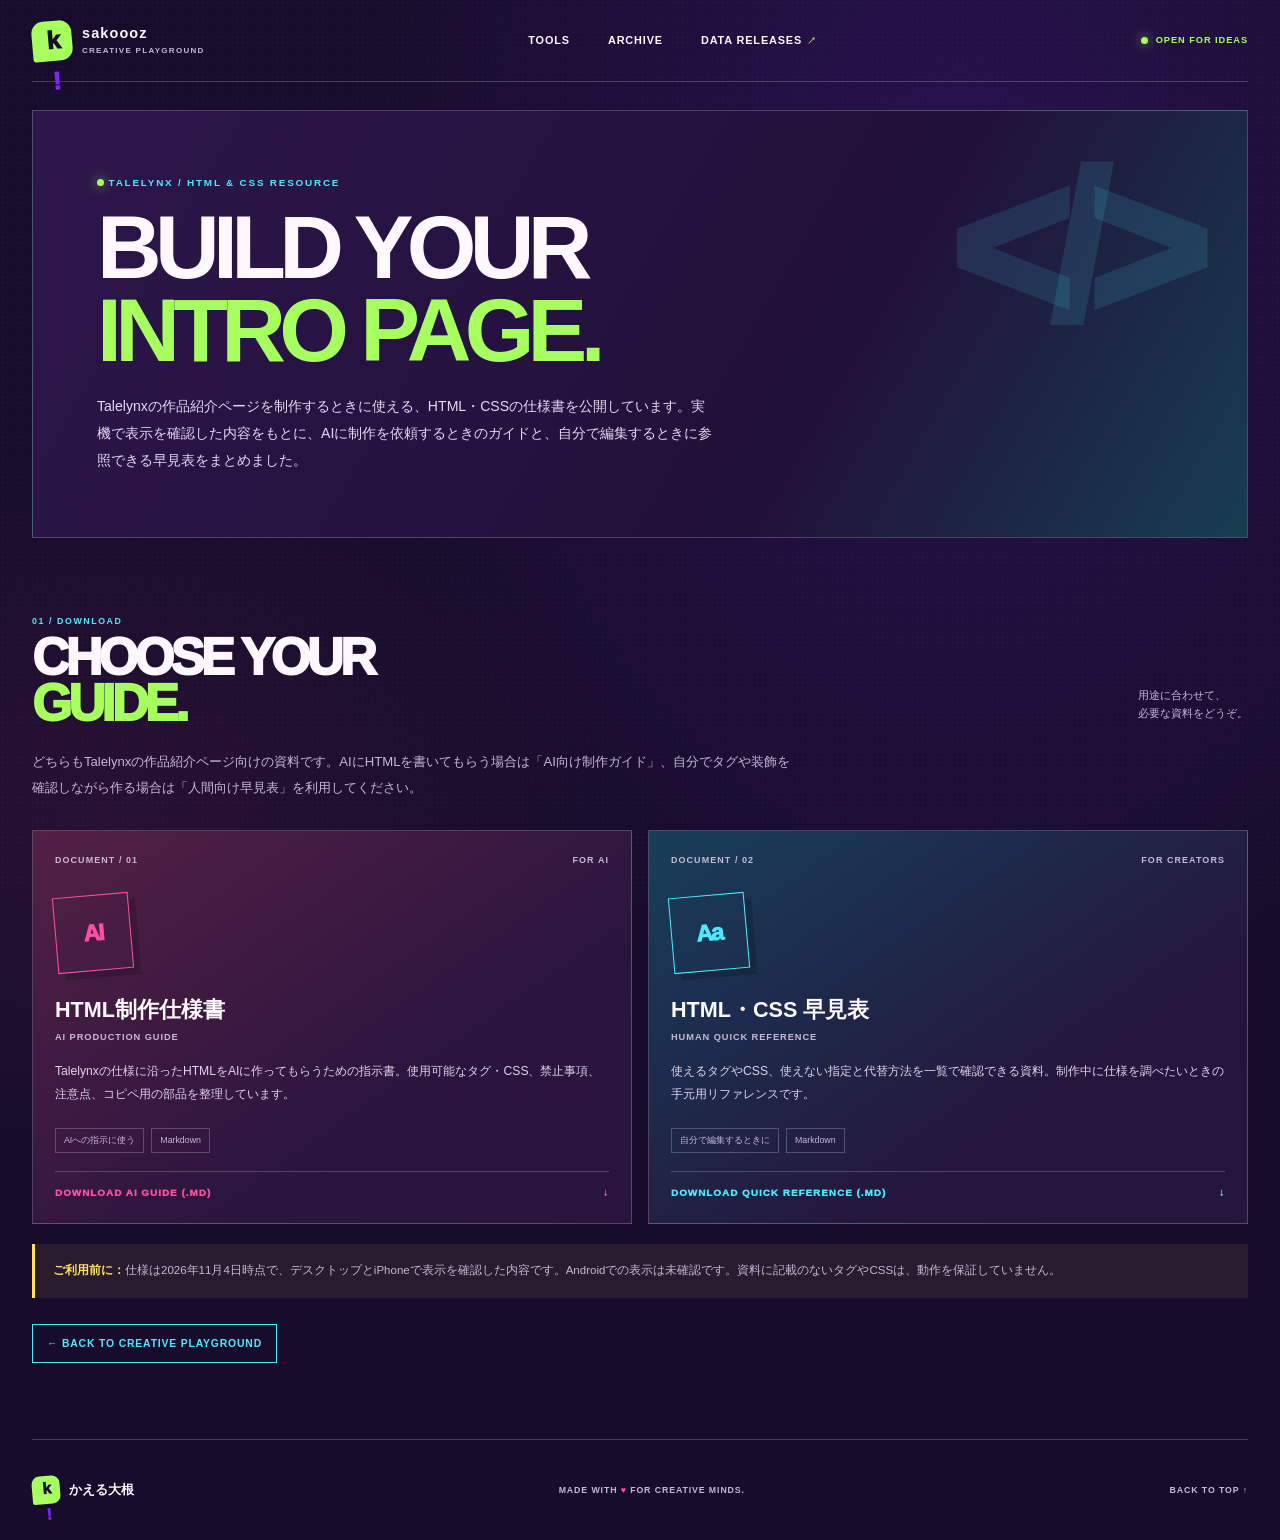
==== html_guide/index.html @ 3a6ac49a "Add files via upload" ====
<!doctype html>
<html lang="ja">
<head>
  <meta charset="utf-8">
  <meta name="viewport" content="width=device-width, initial-scale=1">
  <meta name="theme-color" content="#170c2b">
  <meta name="description" content="Talelynxの作品紹介ページを作るためのHTML・CSS仕様書。AI向け制作ガイドと、人間向け早見表を配布しています。">
  <title>TALELYNX HTML GUIDE | sakoooz</title>
  <link rel="icon" href="../assets/favicon.png" type="image/png">
  <link rel="stylesheet" href="../style.css">
  <style>
    .guide-hero { margin: 28px 0 0; padding: clamp(28px, 6vw, 64px); border: 1px solid var(--line); background: linear-gradient(120deg, #2d164b, #211039 65%, #173e50); position: relative; overflow: hidden; }
    .guide-hero::after { content: "</>"; position: absolute; right: 5%; top: 8%; color: rgba(77,234,255,.12); font-size: clamp(5rem, 17vw, 13rem); font-weight: 1000; letter-spacing: -.1em; line-height: 1; }
    .guide-hero-content { position: relative; z-index: 1; max-width: 720px; }
    .guide-kicker { margin: 0 0 15px; color: var(--cyan); font-size: .62rem; font-weight: 900; letter-spacing: .18em; }
    .guide-hero h1 { margin: 0; font-size: clamp(2.6rem, 7vw, 6rem); line-height: .92; letter-spacing: -.075em; }
    .guide-hero h1 span { color: var(--lime); }
    .guide-lead { max-width: 620px; margin: 22px 0 0; color: #e5d9f2; font-size: .88rem; line-height: 1.9; }
    .guide-section { padding: clamp(48px, 7vw, 76px) 0; border-bottom: 1px solid var(--line); }
    .guide-section .section-heading { margin-bottom: 22px; }
    .guide-intro { max-width: 760px; color: var(--muted); font-size: .82rem; line-height: 2; }
    .guide-cards { display: grid; grid-template-columns: repeat(2, minmax(0, 1fr)); gap: 16px; margin-top: 28px; }
    .guide-card { --guide-color: var(--lime); display: flex; min-width: 0; flex-direction: column; padding: 22px; border: 1px solid var(--line); background: linear-gradient(145deg, #2d4b3b, #24153d 68%); text-decoration: none; transition: transform .2s ease, border-color .2s ease; }
    .guide-card:hover { transform: translateY(-5px); border-color: var(--guide-color); }
    .guide-card.ai { --guide-color: var(--pink); background: linear-gradient(145deg, #542044, #28143e 68%); }
    .guide-card.human { --guide-color: var(--cyan); background: linear-gradient(145deg, #173f59, #24153d 68%); }
    .guide-card-top { display: flex; justify-content: space-between; gap: 12px; color: var(--muted); font-size: .56rem; font-weight: 900; letter-spacing: .12em; }
    .guide-card-mark { display: grid; place-items: center; width: 76px; height: 76px; margin: 28px 0 24px; border: 1px solid var(--guide-color); color: var(--guide-color); font-size: 1.45rem; font-weight: 1000; letter-spacing: -.08em; box-shadow: 7px 7px 0 rgba(0,0,0,.18); transform: rotate(-5deg); }
    .guide-card h3 { margin: 0; font-size: 1.35rem; line-height: 1.4; }
    .guide-card-en { margin: 4px 0 0; color: var(--muted); font-size: .58rem; font-weight: 900; letter-spacing: .1em; }
    .guide-card-desc { flex: 1; margin: 15px 0 22px; color: #e0d4e9; font-size: .76rem; line-height: 1.9; }
    .guide-card-meta { display: flex; flex-wrap: wrap; gap: 7px; margin-bottom: 18px; }
    .guide-chip { padding: 4px 8px; border: 1px solid rgba(255,255,255,.22); color: var(--muted); font-size: .55rem; }
    .guide-download { display: flex; align-items: center; justify-content: space-between; gap: 12px; padding-top: 13px; border-top: 1px solid var(--line); color: var(--guide-color); font-size: .62rem; font-weight: 1000; letter-spacing: .1em; }
    .guide-note { margin-top: 20px; padding: 16px 18px; border-left: 3px solid var(--yellow); background: rgba(255,228,91,.07); color: var(--muted); font-size: .72rem; line-height: 1.9; }
    .guide-note strong { color: var(--yellow); }
    .guide-back { display: inline-flex; align-items: center; gap: 12px; margin-top: 26px; padding: 10px 14px; border: 1px solid var(--cyan); color: var(--cyan); text-decoration: none; font-size: .65rem; font-weight: 900; letter-spacing: .08em; }
    .guide-back:hover { color: var(--bg); background: var(--cyan); }
    @media (max-width: 620px) {
      .guide-hero { margin-top: 14px; padding: 28px 20px; }
      .guide-hero h1 { font-size: clamp(2.5rem, 13vw, 4.2rem); }
      .guide-lead { font-size: .78rem; }
      .guide-cards { grid-template-columns: 1fr; gap: 12px; }
      .guide-card { padding: 18px; }
      .guide-card-mark { width: 64px; height: 64px; margin: 22px 0 20px; }
    }
  </style>
  <meta property="og:title" content="TALELYNX HTML GUIDE | sakoooz">
  <meta property="og:description" content="Talelynx作品紹介ページのHTML・CSS制作仕様書を配布しています。">
  <meta property="og:type" content="website">
  <meta property="og:url" content="https://sakoooz.github.io/html_guide/index.html">
  <meta property="og:site_name" content="sakoooz | CREATIVE PLAYGROUND">
</head>
<body>
  <a class="skip-link" href="../index.html#main">メインコンテンツへ</a>
  <div class="page-noise" aria-hidden="true"></div>
  <header class="site-header">
    <a class="brand" href="../index.html" aria-label="sakoooz トップページ">
      <span class="brand-icon" aria-hidden="true">k<span>!</span></span>
      <span class="brand-name">sakoooz<small>CREATIVE PLAYGROUND</small></span>
    </a>
    <nav class="top-nav" aria-label="メインナビゲーション">
      <a href="../index.html#tools">TOOLS</a>
      <a href="../index.html#library">ARCHIVE</a>
      <a href="../releases.html">DATA RELEASES<span>↗</span></a>
    </nav>
    <span class="header-status"><i></i> OPEN FOR IDEAS</span>
  </header>

  <main id="main">
    <section class="guide-hero">
      <div class="guide-hero-content">
        <p class="guide-kicker"><span class="live-dot"></span> TALELYNX / HTML &amp; CSS RESOURCE</p>
        <h1>BUILD YOUR<br><span>INTRO PAGE.</span></h1>
        <p class="guide-lead">Talelynxの作品紹介ページを制作するときに使える、HTML・CSSの仕様書を公開しています。実機で表示を確認した内容をもとに、AIに制作を依頼するときのガイドと、自分で編集するときに参照できる早見表をまとめました。</p>
      </div>
    </section>

    <section class="guide-section">
      <div class="section-heading">
        <div class="heading-title">
          <span class="section-number">01 / DOWNLOAD</span>
          <h2>CHOOSE YOUR<br><span>GUIDE.</span></h2>
        </div>
        <p>用途に合わせて、<br>必要な資料をどうぞ。</p>
      </div>
      <p class="guide-intro">どちらもTalelynxの作品紹介ページ向けの資料です。AIにHTMLを書いてもらう場合は「AI向け制作ガイド」、自分でタグや装飾を確認しながら作る場合は「人間向け早見表」を利用してください。</p>

      <div class="guide-cards">
        <a class="guide-card ai" href="./Talelynx_HTML制作仕様書_AI用.md" download>
          <span class="guide-card-top"><span>DOCUMENT / 01</span><span>FOR AI</span></span>
          <span class="guide-card-mark" aria-hidden="true">AI</span>
          <h3>HTML制作仕様書</h3>
          <p class="guide-card-en">AI PRODUCTION GUIDE</p>
          <p class="guide-card-desc">Talelynxの仕様に沿ったHTMLをAIに作ってもらうための指示書。使用可能なタグ・CSS、禁止事項、注意点、コピペ用の部品を整理しています。</p>
          <span class="guide-card-meta"><span class="guide-chip">AIへの指示に使う</span><span class="guide-chip">Markdown</span></span>
          <span class="guide-download"><span>DOWNLOAD AI GUIDE (.MD)</span><span>↓</span></span>
        </a>

        <a class="guide-card human" href="./Talelynx_HTML_CSS早見表.md" download>
          <span class="guide-card-top"><span>DOCUMENT / 02</span><span>FOR CREATORS</span></span>
          <span class="guide-card-mark" aria-hidden="true">Aa</span>
          <h3>HTML・CSS 早見表</h3>
          <p class="guide-card-en">HUMAN QUICK REFERENCE</p>
          <p class="guide-card-desc">使えるタグやCSS、使えない指定と代替方法を一覧で確認できる資料。制作中に仕様を調べたいときの手元用リファレンスです。</p>
          <span class="guide-card-meta"><span class="guide-chip">自分で編集するときに</span><span class="guide-chip">Markdown</span></span>
          <span class="guide-download"><span>DOWNLOAD QUICK REFERENCE (.MD)</span><span>↓</span></span>
        </a>
      </div>

      <div class="guide-note"><strong>ご利用前に：</strong>仕様は2026年11月4日時点で、デスクトップとiPhoneで表示を確認した内容です。Androidでの表示は未確認です。資料に記載のないタグやCSSは、動作を保証していません。</div>
      <a class="guide-back" href="../index.html">← BACK TO CREATIVE PLAYGROUND</a>
    </section>
  </main>

  <footer class="site-footer">
    <a class="footer-brand" href="../index.html"><span class="brand-icon">k<span>!</span></span> かえる大根</a>
    <p>MADE WITH <span>♥</span> FOR CREATIVE MINDS.</p>
    <a href="./index.html" class="back-to-top">BACK TO TOP ↑</a>
  </footer>
</body>
</html>
---- style.css ----
@charset "UTF-8";

:root {
  color-scheme: dark;
  --bg: #170c2b;
  --bg2: #21103b;
  --panel: #25153d;
  --panel2: #2d1a49;
  --text: #fff9ff;
  --muted: #c7b8d6;
  --line: rgba(255, 249, 255, .2);
  --lime: #a6ff5f;
  --pink: #ff4fa2;
  --cyan: #4deaff;
  --yellow: #ffe45b;
  --purple: #a78bfa;
  --font: "Arial Rounded MT Bold", "Avenir Next", "Hiragino Kaku Gothic ProN", "Yu Gothic", sans-serif;
}

* { box-sizing: border-box; }
html { scroll-behavior: smooth; scroll-padding-top: 90px; }
body {
  margin: 0;
  color: var(--text);
  background:
    radial-gradient(ellipse at 75% 13%, rgba(124, 45, 255, .17), transparent 38rem),
    radial-gradient(ellipse at 8% 52%, rgba(255, 79, 162, .07), transparent 32rem),
    var(--bg);
  font-family: var(--font);
  line-height: 1.65;
  -webkit-font-smoothing: antialiased;
  overflow-x: hidden;
}
a { color: inherit; }
a:focus-visible { outline: 3px solid var(--cyan); outline-offset: 4px; }
.page-noise {
  position: fixed; inset: 0; z-index: -1; pointer-events: none; opacity: .12;
  background-image: radial-gradient(rgba(255,255,255,.35) .55px, transparent .55px);
  background-size: 5px 5px;
}
.skip-link { position: absolute; top: -100px; left: 12px; z-index: 50; padding: 8px 12px; color: var(--bg); background: white; }
.skip-link:focus { top: 12px; }

.site-header {
  width: min(1280px, calc(100% - 64px)); min-height: 82px; margin: auto;
  display: flex; align-items: center; justify-content: space-between; gap: 22px;
  border-bottom: 1px solid var(--line);
}
.brand { display: flex; align-items: center; gap: 10px; text-decoration: none; flex-shrink: 0; }
.brand-icon {
  display: grid; place-items: center; width: 40px; height: 40px;
  border-radius: 12px 12px 12px 3px; color: var(--bg); background: var(--lime);
  font-size: 1.55rem; font-weight: 1000; letter-spacing: -.12em; transform: rotate(-5deg);
}
.brand-icon span { color: #7c25ff; }
.brand-name { font-size: .9rem; font-weight: 900; letter-spacing: .08em; line-height: 1.2; }
.brand-name small { display: block; margin-top: 4px; color: var(--muted); font-size: .5rem; letter-spacing: .16em; }
.top-nav { display: flex; align-items: center; gap: clamp(15px, 3vw, 38px); }
.top-nav a { text-decoration: none; font-size: .68rem; font-weight: 900; letter-spacing: .08em; }
.top-nav a span { margin-left: 5px; color: var(--lime); font-size: .56rem; }
.top-nav a:hover { color: var(--lime); }
.header-status { display: flex; align-items: center; gap: 8px; color: var(--lime); font-size: .58rem; font-weight: 900; letter-spacing: .1em; white-space: nowrap; }
.header-status i, .live-dot { width: 7px; height: 7px; display: inline-block; border-radius: 50%; background: var(--lime); box-shadow: 0 0 12px rgba(166,255,95,.8); }

main { width: min(1280px, calc(100% - 64px)); margin: 0 auto; }
.character-banner {
  min-height: clamp(330px, 43vw, 510px); position: relative; isolation: isolate; overflow: hidden;
  margin-top: 22px; padding: clamp(28px, 5vw, 66px);
  border: 1px solid rgba(255,255,255,.2);
  background: linear-gradient(115deg, #251044 0%, #36106a 50%, #4b1976 100%);
}
.banner-grid {
  position: absolute; inset: 0; z-index: -2; opacity: .28;
  background-image: linear-gradient(rgba(255,255,255,.13) 1px, transparent 1px), linear-gradient(90deg, rgba(255,255,255,.13) 1px, transparent 1px);
  background-size: 36px 36px; mask-image: linear-gradient(90deg, black, transparent 90%);
}
.banner-sun {
  position: absolute; z-index: -1; right: 15%; top: 50%; width: clamp(220px, 35vw, 420px); aspect-ratio: 1;
  border-radius: 50%; transform: translateY(-50%);
  background: linear-gradient(140deg, var(--pink), #782aff 70%);
  box-shadow: 0 0 75px rgba(255,79,162,.23);
}
.banner-content { position: relative; z-index: 3; max-width: 660px; }
.micro-label { display: flex; align-items: center; gap: 9px; margin: 0 0 22px; color: var(--cyan); font-size: .64rem; font-weight: 900; letter-spacing: .18em; }
.character-banner h1 { margin: 0; font-size: clamp(2.9rem, 8vw, 7.2rem); font-weight: 1000; letter-spacing: -.075em; line-height: .86; }
.character-banner h1 span { color: var(--lime); }
.character-banner h1 b { display: inline-block; margin-left: 12px; color: var(--pink); font-size: .45em; vertical-align: top; transform: rotate(12deg); }
.banner-bottom { display: flex; align-items: end; justify-content: space-between; gap: 25px; max-width: 480px; margin-top: 30px; }
.banner-bottom p { margin: 0; color: #e5d9f2; font-size: .84rem; }
.coming-soon { padding: 9px 14px; border: 1px solid var(--lime); color: var(--lime); font-size: .65rem; font-weight: 1000; letter-spacing: .12em; line-height: 1.25; transform: rotate(-4deg); }
.coming-soon span { margin-left: 6px; }
.character-visual { position: absolute; inset: 0; pointer-events: none; }
.visual-ring { position: absolute; right: 12%; top: 50%; width: clamp(230px, 33vw, 405px); aspect-ratio: 1; border: 1px solid rgba(255,255,255,.35); border-radius: 50%; transform: translateY(-50%); }
.visual-ring::before, .visual-ring::after { content: ""; position: absolute; inset: 14%; border: 1px dashed rgba(255,255,255,.28); border-radius: 50%; }
.visual-ring::after { inset: 28%; border-style: solid; }
.visual-label { position: absolute; color: rgba(255,255,255,.76); font-size: .54rem; font-weight: 900; letter-spacing: .13em; line-height: 1.4; }
.label-one { right: 7%; top: 20%; }
.label-two { right: 11%; bottom: 17%; padding: 5px 8px; color: var(--bg); background: var(--yellow); transform: rotate(8deg); }
.visual-cross { position: absolute; right: 26%; top: 18%; color: var(--cyan); font-size: 2rem; font-weight: 300; }
.banner-edge { position: absolute; left: 0; right: 0; bottom: 0; padding: 7px 0; overflow: hidden; white-space: nowrap; color: var(--bg); background: var(--lime); font-size: .57rem; font-weight: 1000; letter-spacing: .23em; }

.intro { position: relative; padding: clamp(65px, 9vw, 110px) 0 clamp(60px, 8vw, 92px); border-bottom: 1px solid var(--line); }
.intro-top { display: flex; justify-content: space-between; max-width: 720px; color: var(--cyan); font-size: .62rem; font-weight: 900; letter-spacing: .15em; }
.intro-top b { color: var(--pink); font-size: 1rem; }
.intro h2 { margin: 22px 0 18px; font-size: clamp(3.4rem, 9.5vw, 8rem); font-weight: 1000; letter-spacing: -.09em; line-height: .83; }
.intro h2 span { color: var(--pink); }
.intro h2 em { color: var(--lime); font-style: normal; }
.intro-bottom { display: flex; align-items: end; justify-content: space-between; gap: 25px; max-width: 760px; }
.intro-bottom p { margin: 12px 0 0; color: var(--muted); font-size: .85rem; }
.jump-link { display: inline-flex; align-items: center; gap: 22px; padding: 10px 14px; border: 1px solid var(--cyan); color: var(--cyan); text-decoration: none; font-size: .65rem; font-weight: 900; letter-spacing: .1em; white-space: nowrap; }
.jump-link span { font-size: 1rem; }
.jump-link:hover { color: var(--bg); background: var(--cyan); }
.intro-sticker { position: absolute; right: 3%; top: 28%; display: grid; place-content: center; width: 100px; height: 100px; border-radius: 50%; color: var(--bg); background: var(--yellow); font-size: .75rem; font-weight: 1000; line-height: 1.15; text-align: center; transform: rotate(12deg); box-shadow: 5px 5px 0 var(--pink); }

.content-section, .resource-section { padding: clamp(60px, 8vw, 90px) 0; }
.section-heading { display: flex; justify-content: space-between; align-items: end; gap: 24px; margin-bottom: 30px; }
.section-number { display: block; margin-bottom: 12px; color: var(--cyan); font-size: .63rem; font-weight: 900; letter-spacing: .18em; }
.heading-title h2 { margin: 0; font-size: clamp(2.8rem, 6.5vw, 5.6rem); font-weight: 1000; letter-spacing: -.075em; line-height: .85; }
.heading-title h2 span { color: var(--lime); }
.section-heading > p { margin: 0 0 4px; color: var(--muted); font-size: .8rem; }

.tool-grid { display: grid; grid-template-columns: repeat(4, minmax(0, 1fr)); gap: 14px; }
.tool-card {
  --card-color: var(--lime);
  position: relative; display: flex; min-width: 0; flex-direction: column; overflow: hidden;
  min-height: 450px; padding: 17px;
  border: 1px solid rgba(255,255,255,.2); background: var(--panel);
  text-decoration: none; transition: transform .22ƒs ease, border-color .22s ease, box-shadow .22s ease;
}
.tool-card::after { content: ""; position: absolute; left: 0; right: 0; top: 0; height: 4px; background: var(--card-color); }
.tool-card:hover { transform: translateY(-6px) rotate(-.5deg); border-color: var(--card-color); box-shadow: 0 12px 40px rgba(0,0,0,.2); }
.card-personality { --card-color: var(--lime); background: linear-gradient(155deg, #2d4b3b 0%, #24163d 54%); }
.card-melos { --card-color: var(--pink); background: linear-gradient(155deg, #582047 0%, #28153f 58%); }
.card-romance { --card-color: var(--cyan); background: linear-gradient(155deg, #173f59 0%, #24153d 58%); }
.card-keywords { --card-color: var(--yellow); background: linear-gradient(155deg, #5a4421 0%, #28163f 58%); }
.card-meta { display: flex; align-items: center; justify-content: space-between; gap: 5px; color: var(--muted); font-size: .52rem; font-weight: 900; letter-spacing: .09em; }
.card-stamp { padding: 4px 6px; border: 1px solid var(--card-color); color: var(--card-color); font-size: .48rem; }
.card-art { position: relative; display: flex; align-items: center; justify-content: center; height: 140px; margin: 18px 0 20px; overflow: hidden; }
.art-slot { gap: 5px; background-image: linear-gradient(rgba(255,255,255,.08) 1px, transparent 1px), linear-gradient(90deg, rgba(255,255,255,.08) 1px, transparent 1px); background-size: 16px 16px; }
.slot-window { display: grid; place-items: center; width: 54px; height: 76px; border: 2px solid var(--lime); color: var(--lime); background: #173e30; font-size: 2rem; font-weight: 1000; transform: rotate(-4deg); box-shadow: 4px 4px 0 rgba(0,0,0,.25); }
.slot-window:nth-child(2) { transform: translateY(8px) rotate(3deg); background: #294b36; }
.slot-window:nth-child(3) { transform: rotate(7deg); color: var(--yellow); border-color: var(--yellow); }
.art-spark { position: absolute; top: 1px; right: 15%; color: var(--pink); font-size: 2.2rem; }
.art-melos { background: radial-gradient(circle, rgba(255,79,162,.22), transparent 60%); }
.heart-shape { color: var(--pink); font-size: 7rem; line-height: 1; text-shadow: 6px 7px 0 #92205d; transform: rotate(-10deg); }
.heart-star { position: absolute; top: 8px; right: 17%; color: var(--yellow); font-size: 2rem; }
.heart-small { position: absolute; left: 18%; bottom: 13px; color: var(--cyan); font-size: 2.2rem; font-weight: 1000; transform: rotate(-15deg); }
.art-romance { background: radial-gradient(circle, rgba(77,234,255,.14), transparent 65%); }
.orbit { position: absolute; width: 104px; height: 104px; border: 2px solid var(--cyan); border-radius: 50%; transform: rotate(35deg) scaleY(.56); }
.orbit-a { box-shadow: 0 0 15px rgba(77,234,255,.15); }
.orbit-b { width: 104px; height: 104px; border-color: var(--pink); transform: rotate(-35deg) scaleY(.56); }
.orbit-core { display: grid; place-items: center; width: 55px; height: 55px; border-radius: 50%; color: var(--bg); background: var(--cyan); font-size: 2rem; box-shadow: 0 0 25px rgba(77,234,255,.35); }
.orbit-star { position: absolute; right: 16%; top: 14%; color: var(--yellow); font-size: 1.8rem; }
.art-keywords { flex-direction: column; gap: 6px; background-image: linear-gradient(45deg, transparent 48%, rgba(255,228,91,.12) 49%, rgba(255,228,91,.12) 51%, transparent 52%); }
.key-word { padding: 1px 10px; border: 1px solid var(--yellow); color: var(--yellow); font-size: .68rem; font-weight: 1000; letter-spacing: .16em; transform: rotate(-4deg); }
.key-word:nth-child(2) { color: var(--cyan); border-color: var(--cyan); transform: translateX(20px) rotate(3deg); }
.key-word:nth-child(3) { color: var(--pink); border-color: var(--pink); transform: translateX(-15px) rotate(-2deg); }
.key-plus { position: absolute; right: 14%; top: 10%; color: var(--lime); font-size: 2rem; }
.card-copy { flex: 1; }
.card-category { margin: 0 0 8px; color: var(--card-color); font-size: .55rem; font-weight: 900; letter-spacing: .12em; }
.card-copy h3 { margin: 0; font-size: 1.02rem; font-weight: 900; line-height: 1.5; }
.card-english { margin: 4px 0 0; color: var(--muted); font-size: .57rem; font-weight: 800; letter-spacing: .07em; }
.card-description { margin: 13px 0 18px; color: #e0d4e9; font-size: .72rem; line-height: 1.9; }
.card-footer { display: flex; justify-content: space-between; align-items: center; gap: 8px; margin-top: auto; padding-top: 13px; border-top: 1px solid var(--line); color: var(--card-color); font-size: .55rem; font-weight: 1000; letter-spacing: .08em; }
.round-arrow { display: grid; place-items: center; flex-shrink: 0; width: 29px; height: 29px; border: 1px solid var(--card-color); border-radius: 50%; font-size: .9rem; }
.link-note { margin: 18px 0 0; color: var(--muted); font-size: .66rem; }
.link-note span { color: var(--lime); margin-right: 5px; }

.resource-section { border-top: 1px solid var(--line); }
.resource-heading { margin-bottom: 28px; }
.resource-heading .heading-title h2 span { color: var(--pink); }
.resource-grid { display: grid; grid-template-columns: 1fr 1fr; gap: 16px; }
.resource-card { --resource-color: var(--pink); display: flex; min-height: 355px; flex-direction: column; padding: 20px; border: 1px solid var(--line); background: #27143f; text-decoration: none; transition: transform .2s ease, border-color .2s ease; }
.resource-card:hover { transform: translateY(-5px); border-color: var(--resource-color); }
.library-card { --resource-color: var(--lime); background: linear-gradient(135deg, #274631, #26153e 60%); }
.about-card { --resource-color: var(--pink); background: linear-gradient(135deg, #542044, #28143e 60%); }
/* ABOUT ME stays at the end of the resource grid, even as other cards are added. */
.about-card { order: 1; }
.resource-top { display: flex; justify-content: space-between; color: var(--muted); font-size: .58rem; font-weight: 900; letter-spacing: .13em; }
.resource-icon { display: grid; place-items: center; width: 32px; height: 32px; border: 1px solid var(--resource-color); border-radius: 50%; color: var(--resource-color); font-size: 1rem; }
.resource-graphic { position: relative; display: flex; flex: 1; min-height: 175px; align-items: center; justify-content: center; overflow: hidden; margin: 10px 0 18px; }
.library-graphic { background-image: linear-gradient(rgba(255,255,255,.08) 1px, transparent 1px), linear-gradient(90deg, rgba(255,255,255,.08) 1px, transparent 1px); background-size: 20px 20px; }
.library-graphic i { width: 72px; height: 98px; border: 2px solid var(--lime); background: rgba(166,255,95,.13); transform: rotate(-13deg); }
.library-graphic i:nth-child(2) { position: absolute; transform: translate(20px, -5px) rotate(4deg); border-color: var(--cyan); background: rgba(77,234,255,.12); }
.library-graphic i:nth-child(3) { position: absolute; transform: translate(40px, 6px) rotate(13deg); border-color: var(--pink); background: rgba(255,79,162,.12); }
.library-graphic b { position: absolute; padding: 7px 10px; color: var(--bg); background: var(--lime); font-size: .72rem; font-weight: 1000; line-height: 1.1; transform: rotate(-4deg); }
.about-graphic { background-image: radial-gradient(rgba(255,255,255,.14) 1px, transparent 1px); background-size: 14px 14px; }
.about-graphic b { position: absolute; left: 9%; top: 15%; padding: 6px 10px; color: var(--bg); background: var(--yellow); font-size: .8rem; transform: rotate(-8deg); }
.about-graphic i { color: var(--pink); font-size: 7rem; font-style: normal; font-weight: 1000; text-shadow: 5px 5px 0 var(--bg); }
.about-graphic span { position: absolute; right: 8%; bottom: 8%; color: var(--cyan); font-size: .7rem; font-weight: 1000; line-height: 1.15; transform: rotate(7deg); }
.resource-title { font-size: 1.25rem; font-weight: 1000; letter-spacing: -.02em; }
.resource-title span { display: block; margin-top: 3px; color: var(--muted); font-size: .7rem; font-weight: 500; letter-spacing: .04em; }
.resource-bottom { display: flex; justify-content: space-between; margin-top: 18px; padding-top: 12px; border-top: 1px solid var(--line); color: var(--resource-color); font-size: .58rem; font-weight: 1000; letter-spacing: .1em; }

.closing-banner { position: relative; overflow: hidden; padding: clamp(35px, 7vw, 70px) 20px; text-align: center; color: var(--bg); background: var(--lime); }
.closing-label { font-size: .62rem; font-weight: 1000; letter-spacing: .18em; }
.closing-banner p { margin: 12px 0 0; font-size: clamp(3.5rem, 10vw, 8rem); font-weight: 1000; letter-spacing: -.09em; line-height: .85; }
.closing-banner p span { color: #6926c9; }
.closing-star { position: absolute; color: var(--pink); font-size: 2rem; }
.star-a { left: 12%; top: 25%; }
.star-b { right: 13%; bottom: 18%; color: #6926c9; }
.closing-squiggle { display: block; margin-top: 22px; color: rgba(23,12,43,.45); font-size: 1.1rem; letter-spacing: .35em; }

.site-footer { width: min(1280px, calc(100% - 64px)); min-height: 100px; margin: auto; display: flex; align-items: center; justify-content: space-between; gap: 18px; }
.footer-brand { display: flex; align-items: center; gap: 9px; font-size: .8rem; font-weight: 900; text-decoration: none; }
.footer-brand .brand-icon { width: 28px; height: 28px; border-radius: 8px 8px 8px 2px; font-size: 1rem; }
.site-footer p, .back-to-top { color: var(--muted); font-size: .55rem; font-weight: 800; letter-spacing: .1em; }
.site-footer p span { color: var(--pink); }
.back-to-top { text-decoration: none; white-space: nowrap; }
.back-to-top:hover { color: var(--lime); }

@media (max-width: 1000px) {
  .tool-grid { grid-template-columns: repeat(2, minmax(0, 1fr)); }
  .tool-card { min-height: 410px; }
  .header-status { display: none; }
  .intro-sticker { right: 2%; width: 80px; height: 80px; font-size: .65rem; }
}
@media (max-width: 620px) {
  html { scroll-padding-top: 70px; }
  .site-header, main, .site-footer { width: calc(100% - 30px); }
  .site-header { min-height: 70px; gap: 12px; }
  .brand { gap: 7px; }
  .brand-icon { width: 34px; height: 34px; font-size: 1.3rem; }
  .brand-name { font-size: .76rem; }
  .brand-name small { font-size: .43rem; letter-spacing: .1em; }
  .top-nav { gap: 11px; }
  .top-nav a { font-size: .54rem; letter-spacing: .03em; }
  .top-nav a span { display: none; }
  .character-banner { min-height: 355px; margin-top: 14px; padding: 28px 20px 44px; }
  .banner-grid { background-size: 25px 25px; }
  .banner-sun { width: 235px; right: -80px; top: 54%; opacity: .8; }
  .character-banner h1 { font-size: clamp(3.1rem, 14vw, 5rem); }
  .micro-label { font-size: .53rem; letter-spacing: .12em; }
  .banner-bottom { align-items: start; flex-direction: column; gap: 15px; margin-top: 24px; }
  .banner-bottom p { font-size: .76rem; }
  .coming-soon { position: absolute; right: 4px; bottom: 4px; font-size: .55rem; }
  .visual-ring { width: 240px; right: -100px; top: 54%; }
  .label-one { right: 5%; top: 20%; font-size: .46rem; }
  .label-two { right: 7%; bottom: 19%; font-size: .48rem; }
  .visual-cross { right: 29%; top: 16%; }
  .banner-edge { font-size: .49rem; }
  .intro { padding: 60px 0 55px; }
  .intro-top { font-size: .48rem; letter-spacing: .08em; }
  .intro h2 { margin: 22px 0 16px; font-size: clamp(3rem, 13.2vw, 5rem); }
  .intro-bottom { align-items: start; flex-direction: column; gap: 20px; }
  .intro-bottom p { font-size: .78rem; }
  .intro-sticker { right: 0; top: 7%; width: 58px; height: 58px; font-size: .48rem; box-shadow: 3px 3px 0 var(--pink); }
  .content-section, .resource-section { padding-top: 30px; }
  .section-heading { align-items: start; flex-direction: column; gap: 15px; margin-bottom: 22px; }
  .heading-title h2 { font-size: clamp(3rem, 13vw, 4.5rem); }
  .section-heading > p { font-size: .75rem; }
  .tool-grid { grid-template-columns: 1fr; gap: 12px; }
  .tool-card { min-height: 0; padding: 17px; }
  .card-art { height: 125px; margin: 13px 0 15px; }
  .card-copy h3 { font-size: 1rem; }
  .card-description { margin: 10px 0 16px; }
  .resource-grid { grid-template-columns: 1fr; gap: 12px; }
  .resource-card { min-height: 320px; padding: 17px; }
  .resource-graphic { min-height: 155px; }
  .closing-banner { padding: 43px 12px; }
  .closing-banner p { font-size: clamp(3.5rem, 16vw, 6rem); }
  .closing-label { font-size: .5rem; letter-spacing: .12em; }
  .star-a { left: 5%; }
  .star-b { right: 5%; }
  .site-footer { min-height: 120px; flex-wrap: wrap; justify-content: space-between; gap: 4px 10px; padding: 20px 0; }
  .footer-brand { font-size: .72rem; }
  .footer-brand .brand-icon { width: 25px; height: 25px; font-size: .9rem; }
  .site-footer p { order: 3; width: 100%; margin: 0; font-size: .48rem; }
  .back-to-top { font-size: .48rem; }
}
@media (prefers-reduced-motion: reduce) {
  html { scroll-behavior: auto; }
  *, *::before, *::after { transition-duration: .01ms !important; }
}


/* Compact first-screen layout: tools are the main attraction */
.character-banner {
  min-height: clamp(180px, 17vw, 250px);
  margin-top: 12px;
  padding: 22px clamp(20px, 3vw, 40px);
}
.banner-grid { background-size: 25px 25px; }
.banner-sun { width: 180px; right: 20%; opacity: .45; }
.banner-content { max-width: 55%; }
.micro-label { margin-bottom: 10px; font-size: .54rem; }
.character-banner h1 { font-size: clamp(1.75rem, 4vw, 3.4rem); line-height: .94; letter-spacing: -.055em; }
.character-banner h1 b { display: none; }
.banner-copy { margin: 10px 0 0; color: #e5d9f2; font-size: .72rem; }
.visual-ring { width: clamp(115px, 16vw, 185px); right: 20%; }
.visual-ring::before { inset: 13%; }
.visual-ring::after { inset: 28%; }
.banner-placeholder {
  position: absolute; right: clamp(20px, 7vw, 100px); top: 50%;
  transform: translateY(-50%) rotate(-3deg);
  color: var(--text); font-size: clamp(1.15rem, 3vw, 2.4rem); font-weight: 1000;
  letter-spacing: -.04em; text-shadow: 3px 3px 0 rgba(23,12,43,.3);
}
.label-one { right: 5%; top: 16%; font-size: .46rem; }
.label-two, .visual-cross { display: none; }
.banner-edge { font-size: .46rem; padding: 4px 0; }

.content-section { padding: 28px 0 56px; }
.section-heading { margin-bottom: 17px; align-items: end; }
.section-number { margin-bottom: 6px; font-size: .55rem; }
.heading-title h2 { font-size: clamp(2rem, 4vw, 3.4rem); line-height: .9; }
.section-heading > p { font-size: .68rem; }
.tool-grid { gap: 10px; }
.tool-card { min-height: 320px; padding: 17px; }
.card-meta { font-size: .46rem; }
.card-stamp { font-size: .42rem; padding: 3px 5px; }
.card-art { height: 140px; margin: 18px 0 20px; }
.slot-window { width: 38px; height: 52px; font-size: 1.5rem; }
.heart-shape { font-size: 5rem; }
.orbit, .orbit-b { width: 80px; height: 80px; }
.orbit-core { width: 42px; height: 42px; font-size: 1.5rem; }
.key-word { font-size: .55rem; }
.card-category { font-size: .48rem; margin-bottom: 5px; }
.card-copy h3 { font-size: 1.02rem; }
.card-english { font-size: .49rem; }
.card-description { margin: 13px 0 18px; font-size: .66rem; line-height: 1.9; }
.card-footer { padding-top: 13px; font-size: .47rem; }
.round-arrow { width: 24px; height: 24px; font-size: .8rem; }
.link-note { margin-top: 12px; font-size: .58rem; }

@media (min-width: 1001px) {
  .tool-grid { grid-template-columns: repeat(4, minmax(0, 1fr)); gap: 14px; }
  .tool-card { min-height: 410px; padding: 17px; }
}
@media (max-width: 620px) {
  .character-banner { min-height: 190px; margin-top: 10px; padding: 20px 15px 28px; }
  .banner-content { max-width: 70%; }
  .character-banner h1 { font-size: clamp(1.8rem, 8vw, 2.7rem); }
  .micro-label { font-size: .46rem; }
  .banner-copy { max-width: 210px; font-size: .62rem; }
  .banner-sun { width: 150px; right: -25px; }
  .visual-ring { width: 115px; right: -24px; }
  .banner-placeholder { right: 12px; font-size: 1rem; }
  .label-one { display: none; }
  .content-section { padding: 30px 0 48px; }
  .section-heading { gap: 10px; }
  .heading-title h2 { font-size: clamp(2.2rem, 11vw, 3.3rem); }
  .tool-card { min-height: 0; padding: 15px; }
  .card-art { height: 100px; margin: 12px 0 14px; }
  .card-copy h3 { font-size: 1rem; }
  .card-description { font-size: .72rem; }
}


/* Brand statement: compact tagline between character banner and tool cards */
.brand-statement {
  margin: 0;
  padding: 12px 16px 14px;
  border-bottom: 1px solid var(--line);
  text-align: center;
}

.brand-statement-en {
  margin: 0 0 3px;
  color: var(--muted);
  font-size: .52rem;
  font-weight: 700;
  letter-spacing: .18em;
  line-height: 1.4;
}

.brand-statement h2 {
  margin: 0;
  color: var(--text);
  font-family: "M PLUS Rounded 1c", "Hiragino Maru Gothic ProN",
               "Hiragino Maru Gothic Pro", "Yu Gothic", sans-serif;
  font-size: clamp(1.1rem, 2.1vw, 1.55rem);
  font-weight: 700;
  letter-spacing: .025em;
  line-height: 1.35;
}

@media (max-width: 620px) {
  .brand-statement {
    padding: 10px 10px 12px;
  }

  .brand-statement-en {
    margin-bottom: 3px;
    font-size: .46rem;
    letter-spacing: .13em;
  }

  .brand-statement h2 {
    font-size: clamp(1rem, 4.8vw, 1.25rem);
    line-height: 1.4;
  }
}


/* Site title: a non-clickable hero introducing the creative-tool site.
   Optional background art: replace the URL below with your own image path. */
.character-banner {
  background-image:
    linear-gradient(90deg, rgba(37, 16, 68, .88) 0%, rgba(54, 16, 106, .58) 58%, rgba(75, 25, 118, .35) 100%),
    url("assets/bannerimg.jpg");
  background-size: cover;
  background-position: center;
}
.character-banner .banner-content { max-width: 65%; }
.character-banner .banner-copy {
  max-width: 36rem;
  margin: 12px 0 0;
  color: #e5d9f2;
  font-size: clamp(.72rem, 1.1vw, .9rem);
  line-height: 1.7;
}
.character-banner .banner-sun { opacity: .28; }
.character-banner .visual-ring { opacity: .6; }

/* Bottom banner becomes a clickable illustrated link to the character archive.
   Replace the background-image URL and href in index.html when the page is ready. */
.character-link-banner {
  display: block;
  position: relative;
  min-height: clamp(230px, 28vw, 380px);
  padding: clamp(28px, 5vw, 58px) 24px;
  overflow: hidden;
  color: var(--text);
  text-decoration: none;
  text-align: left;
  isolation: isolate;
  background-color: #31104e;
  background-image:
    linear-gradient(90deg, rgba(23, 12, 43, .86) 0%, rgba(23, 12, 43, .42) 58%, rgba(23, 12, 43, .18) 100%),
    url("assets/character-archive-banner.jpg");
  background-size: cover;
  background-position: center;
  border: 1px solid rgba(255,255,255,.22);
  transition: border-color .2s ease, filter .2s ease;
}
.character-link-banner:hover {
  border-color: var(--lime);
  filter: brightness(1.08);
}
.character-link-banner:focus-visible {
  outline: 3px solid var(--cyan);
  outline-offset: 4px;
}
.character-link-banner .closing-label {
  display: block;
  color: var(--lime);
  font-size: .62rem;
  font-weight: 900;
  letter-spacing: .16em;
}
.character-link-banner p {
  position: relative;
  z-index: 1;
  width: fit-content;
  margin: 14px 0 0;
  color: var(--text);
  font-size: clamp(2.4rem, 6.4vw, 6rem);
  font-weight: 1000;
  letter-spacing: -.075em;
  line-height: .92;
}
.character-link-banner p span { color: var(--lime); }
.character-link-caption {
  display: inline-flex;
  align-items: center;
  gap: 18px;
  margin-top: 20px;
  padding: 8px 12px;
  border: 1px solid var(--lime);
  color: var(--text);
  font-size: .72rem;
  font-weight: 800;
  letter-spacing: .04em;
}
.character-link-caption span { color: var(--lime); font-size: 1rem; }
.character-link-banner .closing-star { z-index: -1; }
.character-link-banner .star-a { top: 20%; left: auto; right: 12%; }
.character-link-banner .star-b { right: 6%; bottom: 12%; color: var(--pink); }

@media (max-width: 620px) {
  .character-banner {
    background-position: 60% center;
  }
  .character-banner .banner-content { max-width: 78%; }
  .character-banner .banner-copy { max-width: 15rem; font-size: .65rem; }
  .character-link-banner {
    min-height: 230px;
    padding: 24px 16px;
    background-position: 58% center;
  }
  .character-link-banner .closing-label {
    max-width: 90%;
    font-size: .48rem;
    letter-spacing: .1em;
  }
  .character-link-banner p { font-size: clamp(2.2rem, 11vw, 3.5rem); }
  .character-link-caption { gap: 10px; margin-top: 16px; font-size: .62rem; }
}

/* 上部タイトルバナーの二重丸を非表示にする */
.character-banner .visual-ring {
  display: none;
}
.character-banner .banner-sun {
  display: none;
}

/* DATA RELEASES card on the homepage */
.releases-card { --resource-color: var(--cyan); background: linear-gradient(135deg, #173f59, #28143e 60%); }
.releases-graphic { gap: 8px; background-image: linear-gradient(rgba(255,255,255,.08) 1px, transparent 1px), linear-gradient(90deg, rgba(255,255,255,.08) 1px, transparent 1px); background-size: 20px 20px; }
.releases-graphic b, .releases-graphic i, .releases-graphic span { display: grid; place-items: center; width: 66px; height: 78px; border: 1px solid var(--cyan); color: var(--cyan); background: rgba(77,234,255,.1); font-size: .8rem; font-style: normal; font-weight: 1000; transform: rotate(-8deg); }
.releases-graphic i { border-color: var(--pink); color: var(--pink); transform: translateY(8px) rotate(4deg); }
.releases-graphic span { width: auto; height: auto; padding: 5px 8px; border-color: var(--lime); color: var(--bg); background: var(--lime); font-size: .65rem; transform: rotate(8deg); }
@media (max-width: 620px) {
  .releases-graphic b, .releases-graphic i { width: 58px; height: 66px; }
}
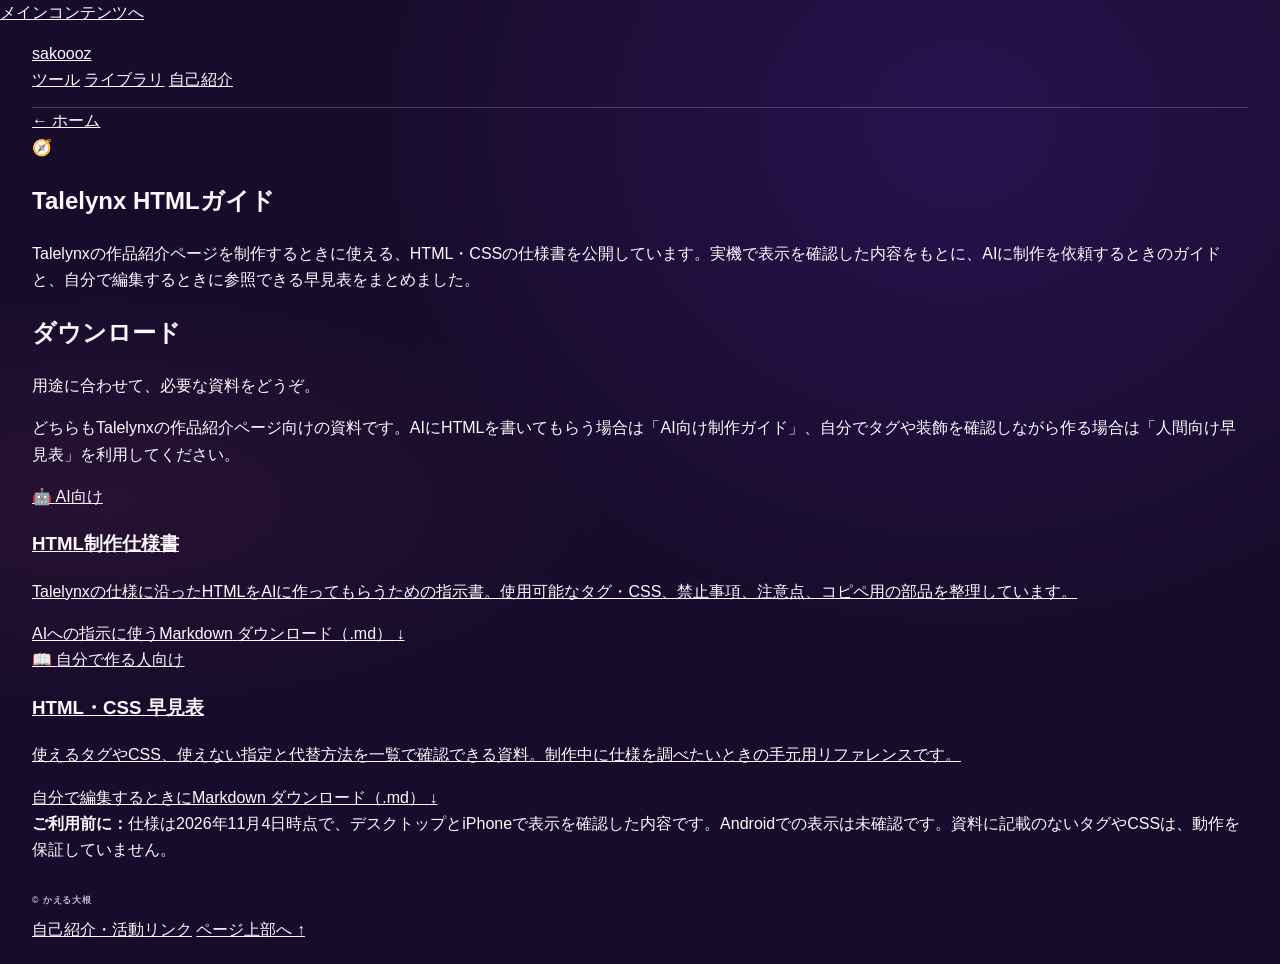
==== commit d4c36253: "Add files via upload" ====
--- a/html_guide/index.html
+++ b/html_guide/index.html
@@ -1,122 +1,92 @@
-<!doctype html>
+<!DOCTYPE html>
 <html lang="ja">
 <head>
-  <meta charset="utf-8">
-  <meta name="viewport" content="width=device-width, initial-scale=1">
-  <meta name="theme-color" content="#170c2b">
-  <meta name="description" content="Talelynxの作品紹介ページを作るためのHTML・CSS仕様書。AI向け制作ガイドと、人間向け早見表を配布しています。">
-  <title>TALELYNX HTML GUIDE | sakoooz</title>
-  <link rel="icon" href="../assets/favicon.png" type="image/png">
-  <link rel="stylesheet" href="../style.css">
-  <style>
-    .guide-hero { margin: 28px 0 0; padding: clamp(28px, 6vw, 64px); border: 1px solid var(--line); background: linear-gradient(120deg, #2d164b, #211039 65%, #173e50); position: relative; overflow: hidden; }
-    .guide-hero::after { content: "</>"; position: absolute; right: 5%; top: 8%; color: rgba(77,234,255,.12); font-size: clamp(5rem, 17vw, 13rem); font-weight: 1000; letter-spacing: -.1em; line-height: 1; }
-    .guide-hero-content { position: relative; z-index: 1; max-width: 720px; }
-    .guide-kicker { margin: 0 0 15px; color: var(--cyan); font-size: .62rem; font-weight: 900; letter-spacing: .18em; }
-    .guide-hero h1 { margin: 0; font-size: clamp(2.6rem, 7vw, 6rem); line-height: .92; letter-spacing: -.075em; }
-    .guide-hero h1 span { color: var(--lime); }
-    .guide-lead { max-width: 620px; margin: 22px 0 0; color: #e5d9f2; font-size: .88rem; line-height: 1.9; }
-    .guide-section { padding: clamp(48px, 7vw, 76px) 0; border-bottom: 1px solid var(--line); }
-    .guide-section .section-heading { margin-bottom: 22px; }
-    .guide-intro { max-width: 760px; color: var(--muted); font-size: .82rem; line-height: 2; }
-    .guide-cards { display: grid; grid-template-columns: repeat(2, minmax(0, 1fr)); gap: 16px; margin-top: 28px; }
-    .guide-card { --guide-color: var(--lime); display: flex; min-width: 0; flex-direction: column; padding: 22px; border: 1px solid var(--line); background: linear-gradient(145deg, #2d4b3b, #24153d 68%); text-decoration: none; transition: transform .2s ease, border-color .2s ease; }
-    .guide-card:hover { transform: translateY(-5px); border-color: var(--guide-color); }
-    .guide-card.ai { --guide-color: var(--pink); background: linear-gradient(145deg, #542044, #28143e 68%); }
-    .guide-card.human { --guide-color: var(--cyan); background: linear-gradient(145deg, #173f59, #24153d 68%); }
-    .guide-card-top { display: flex; justify-content: space-between; gap: 12px; color: var(--muted); font-size: .56rem; font-weight: 900; letter-spacing: .12em; }
-    .guide-card-mark { display: grid; place-items: center; width: 76px; height: 76px; margin: 28px 0 24px; border: 1px solid var(--guide-color); color: var(--guide-color); font-size: 1.45rem; font-weight: 1000; letter-spacing: -.08em; box-shadow: 7px 7px 0 rgba(0,0,0,.18); transform: rotate(-5deg); }
-    .guide-card h3 { margin: 0; font-size: 1.35rem; line-height: 1.4; }
-    .guide-card-en { margin: 4px 0 0; color: var(--muted); font-size: .58rem; font-weight: 900; letter-spacing: .1em; }
-    .guide-card-desc { flex: 1; margin: 15px 0 22px; color: #e0d4e9; font-size: .76rem; line-height: 1.9; }
-    .guide-card-meta { display: flex; flex-wrap: wrap; gap: 7px; margin-bottom: 18px; }
-    .guide-chip { padding: 4px 8px; border: 1px solid rgba(255,255,255,.22); color: var(--muted); font-size: .55rem; }
-    .guide-download { display: flex; align-items: center; justify-content: space-between; gap: 12px; padding-top: 13px; border-top: 1px solid var(--line); color: var(--guide-color); font-size: .62rem; font-weight: 1000; letter-spacing: .1em; }
-    .guide-note { margin-top: 20px; padding: 16px 18px; border-left: 3px solid var(--yellow); background: rgba(255,228,91,.07); color: var(--muted); font-size: .72rem; line-height: 1.9; }
-    .guide-note strong { color: var(--yellow); }
-    .guide-back { display: inline-flex; align-items: center; gap: 12px; margin-top: 26px; padding: 10px 14px; border: 1px solid var(--cyan); color: var(--cyan); text-decoration: none; font-size: .65rem; font-weight: 900; letter-spacing: .08em; }
-    .guide-back:hover { color: var(--bg); background: var(--cyan); }
-    @media (max-width: 620px) {
-      .guide-hero { margin-top: 14px; padding: 28px 20px; }
-      .guide-hero h1 { font-size: clamp(2.5rem, 13vw, 4.2rem); }
-      .guide-lead { font-size: .78rem; }
-      .guide-cards { grid-template-columns: 1fr; gap: 12px; }
-      .guide-card { padding: 18px; }
-      .guide-card-mark { width: 64px; height: 64px; margin: 22px 0 20px; }
-    }
-  </style>
-  <meta property="og:title" content="TALELYNX HTML GUIDE | sakoooz">
-  <meta property="og:description" content="Talelynx作品紹介ページのHTML・CSS制作仕様書を配布しています。">
-  <meta property="og:type" content="website">
-  <meta property="og:url" content="https://sakoooz.github.io/html_guide/index.html">
-  <meta property="og:site_name" content="sakoooz | CREATIVE PLAYGROUND">
+<meta charset="utf-8">
+<meta name="viewport" content="width=device-width, initial-scale=1">
+<title>Talelynx HTMLガイド | sakoooz</title>
+<meta name="description" content="Talelynxの作品紹介ページを作るためのHTML・CSS仕様書。AI向け制作ガイドと、人間向け早見表を配布しています。">
+<meta name="theme-color" content="#fff9f0">
+<meta property="og:title" content="Talelynx HTMLガイド | sakoooz">
+<meta property="og:description" content="Talelynx作品紹介ページのHTML・CSS制作仕様書を配布しています。">
+<meta property="og:type" content="website">
+<meta property="og:url" content="https://sakoooz.github.io/html_guide/index.html">
+<meta property="og:site_name" content="sakoooz">
+<link rel="icon" href="../assets/favicon.png" type="image/png">
+<link rel="stylesheet" href="../style.css">
 </head>
+
 <body>
-  <a class="skip-link" href="../index.html#main">メインコンテンツへ</a>
-  <div class="page-noise" aria-hidden="true"></div>
-  <header class="site-header">
-    <a class="brand" href="../index.html" aria-label="sakoooz トップページ">
-      <span class="brand-icon" aria-hidden="true">k<span>!</span></span>
-      <span class="brand-name">sakoooz<small>CREATIVE PLAYGROUND</small></span>
-    </a>
-    <nav class="top-nav" aria-label="メインナビゲーション">
-      <a href="../index.html#tools">TOOLS</a>
-      <a href="../index.html#library">ARCHIVE</a>
-      <a href="../releases.html">DATA RELEASES<span>↗</span></a>
+<a class="skip" href="#main">メインコンテンツへ</a>
+
+<header class="site-header">
+  <div class="wrap">
+    <a class="logo" href="../">sakoooz</a>
+    <nav class="nav" aria-label="サイト内メニュー">
+      <a href="../#tools">ツール</a>
+      <a href="../#library">ライブラリ</a>
+      <a href="../introduction.html">自己紹介</a>
     </nav>
-    <span class="header-status"><i></i> OPEN FOR IDEAS</span>
-  </header>
+  </div>
+</header>
 
-  <main id="main">
-    <section class="guide-hero">
-      <div class="guide-hero-content">
-        <p class="guide-kicker"><span class="live-dot"></span> TALELYNX / HTML &amp; CSS RESOURCE</p>
-        <h1>BUILD YOUR<br><span>INTRO PAGE.</span></h1>
-        <p class="guide-lead">Talelynxの作品紹介ページを制作するときに使える、HTML・CSSの仕様書を公開しています。実機で表示を確認した内容をもとに、AIに制作を依頼するときのガイドと、自分で編集するときに参照できる早見表をまとめました。</p>
-      </div>
-    </section>
+<main id="main" class="wrap">
+  <a class="back" href="../">← ホーム</a>
 
-    <section class="guide-section">
-      <div class="section-heading">
-        <div class="heading-title">
-          <span class="section-number">01 / DOWNLOAD</span>
-          <h2>CHOOSE YOUR<br><span>GUIDE.</span></h2>
+  <section class="page-hero c-peach">
+    <span class="card-icon" aria-hidden="true">🧭</span>
+    <h1>Talelynx HTMLガイド</h1>
+    <p>Talelynxの作品紹介ページを制作するときに使える、HTML・CSSの仕様書を公開しています。実機で表示を確認した内容をもとに、AIに制作を依頼するときのガイドと、自分で編集するときに参照できる早見表をまとめました。</p>
+  </section>
+
+  <section class="section">
+    <div class="section-head">
+      <h2>ダウンロード</h2>
+      <p>用途に合わせて、必要な資料をどうぞ。</p>
+    </div>
+    <p class="lead">どちらもTalelynxの作品紹介ページ向けの資料です。AIにHTMLを書いてもらう場合は「AI向け制作ガイド」、自分でタグや装飾を確認しながら作る場合は「人間向け早見表」を利用してください。</p>
+
+    <div class="cards-lg">
+      <a class="card c-lilac" href="./Talelynx_HTML制作仕様書_AI用.md" download>
+        <div class="card-head">
+          <span class="card-icon" aria-hidden="true">🤖</span>
+          <span class="card-tag">AI向け</span>
         </div>
-        <p>用途に合わせて、<br>必要な資料をどうぞ。</p>
-      </div>
-      <p class="guide-intro">どちらもTalelynxの作品紹介ページ向けの資料です。AIにHTMLを書いてもらう場合は「AI向け制作ガイド」、自分でタグや装飾を確認しながら作る場合は「人間向け早見表」を利用してください。</p>
+        <h3>HTML制作仕様書</h3>
+        <p>Talelynxの仕様に沿ったHTMLをAIに作ってもらうための指示書。使用可能なタグ・CSS、禁止事項、注意点、コピペ用の部品を整理しています。</p>
+        <span class="chips"><span>AIへの指示に使う</span><span>Markdown</span></span>
+        <span class="card-foot">
+          <span>ダウンロード（.md）</span>
+          <span class="card-arrow" aria-hidden="true">↓</span>
+        </span>
+      </a>
 
-      <div class="guide-cards">
-        <a class="guide-card ai" href="./Talelynx_HTML制作仕様書_AI用.md" download>
-          <span class="guide-card-top"><span>DOCUMENT / 01</span><span>FOR AI</span></span>
-          <span class="guide-card-mark" aria-hidden="true">AI</span>
-          <h3>HTML制作仕様書</h3>
-          <p class="guide-card-en">AI PRODUCTION GUIDE</p>
-          <p class="guide-card-desc">Talelynxの仕様に沿ったHTMLをAIに作ってもらうための指示書。使用可能なタグ・CSS、禁止事項、注意点、コピペ用の部品を整理しています。</p>
-          <span class="guide-card-meta"><span class="guide-chip">AIへの指示に使う</span><span class="guide-chip">Markdown</span></span>
-          <span class="guide-download"><span>DOWNLOAD AI GUIDE (.MD)</span><span>↓</span></span>
-        </a>
+      <a class="card c-sky" href="./Talelynx_HTML_CSS早見表.md" download>
+        <div class="card-head">
+          <span class="card-icon" aria-hidden="true">📖</span>
+          <span class="card-tag">自分で作る人向け</span>
+        </div>
+        <h3>HTML・CSS 早見表</h3>
+        <p>使えるタグやCSS、使えない指定と代替方法を一覧で確認できる資料。制作中に仕様を調べたいときの手元用リファレンスです。</p>
+        <span class="chips"><span>自分で編集するときに</span><span>Markdown</span></span>
+        <span class="card-foot">
+          <span>ダウンロード（.md）</span>
+          <span class="card-arrow" aria-hidden="true">↓</span>
+        </span>
+      </a>
+    </div>
 
-        <a class="guide-card human" href="./Talelynx_HTML_CSS早見表.md" download>
-          <span class="guide-card-top"><span>DOCUMENT / 02</span><span>FOR CREATORS</span></span>
-          <span class="guide-card-mark" aria-hidden="true">Aa</span>
-          <h3>HTML・CSS 早見表</h3>
-          <p class="guide-card-en">HUMAN QUICK REFERENCE</p>
-          <p class="guide-card-desc">使えるタグやCSS、使えない指定と代替方法を一覧で確認できる資料。制作中に仕様を調べたいときの手元用リファレンスです。</p>
-          <span class="guide-card-meta"><span class="guide-chip">自分で編集するときに</span><span class="guide-chip">Markdown</span></span>
-          <span class="guide-download"><span>DOWNLOAD QUICK REFERENCE (.MD)</span><span>↓</span></span>
-        </a>
-      </div>
+    <div class="note"><strong>ご利用前に：</strong>仕様は2026年11月4日時点で、デスクトップとiPhoneで表示を確認した内容です。Androidでの表示は未確認です。資料に記載のないタグやCSSは、動作を保証していません。</div>
+  </section>
+</main>
 
-      <div class="guide-note"><strong>ご利用前に：</strong>仕様は2026年11月4日時点で、デスクトップとiPhoneで表示を確認した内容です。Androidでの表示は未確認です。資料に記載のないタグやCSSは、動作を保証していません。</div>
-      <a class="guide-back" href="../index.html">← BACK TO CREATIVE PLAYGROUND</a>
-    </section>
-  </main>
-
-  <footer class="site-footer">
-    <a class="footer-brand" href="../index.html"><span class="brand-icon">k<span>!</span></span> かえる大根</a>
-    <p>MADE WITH <span>♥</span> FOR CREATIVE MINDS.</p>
-    <a href="./index.html" class="back-to-top">BACK TO TOP ↑</a>
-  </footer>
+<footer class="site-footer">
+  <div class="wrap">
+    <p class="copy">© かえる大根</p>
+    <div class="footer-links">
+      <a href="../introduction.html">自己紹介・活動リンク</a>
+      <a href="#main">ページ上部へ ↑</a>
+    </div>
+  </div>
+</footer>
 </body>
 </html>
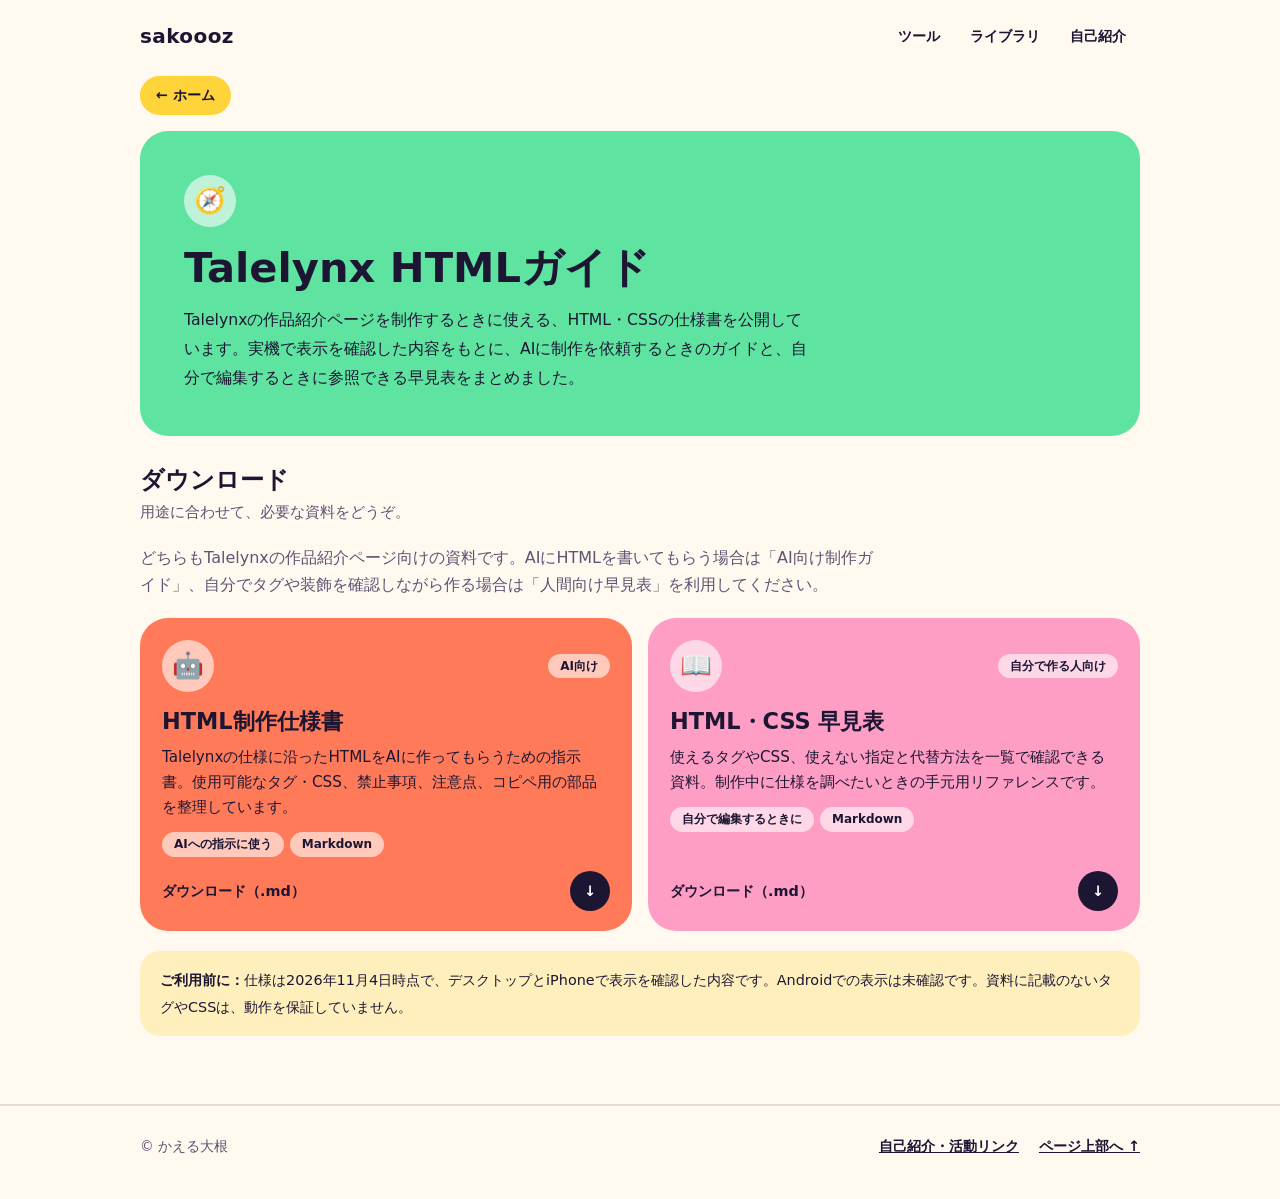
==== commit 33c2c4f3: "Add files via upload" ====
--- a/html_guide/index.html
+++ b/html_guide/index.html
@@ -5,7 +5,7 @@
 <meta name="viewport" content="width=device-width, initial-scale=1">
 <title>Talelynx HTMLガイド | sakoooz</title>
 <meta name="description" content="Talelynxの作品紹介ページを作るためのHTML・CSS仕様書。AI向け制作ガイドと、人間向け早見表を配布しています。">
-<meta name="theme-color" content="#fff9f0">
+<meta name="theme-color" content="#fffdf8">
 <meta property="og:title" content="Talelynx HTMLガイド | sakoooz">
 <meta property="og:description" content="Talelynx作品紹介ページのHTML・CSS制作仕様書を配布しています。">
 <meta property="og:type" content="website">
@@ -32,7 +32,7 @@
 <main id="main" class="wrap">
   <a class="back" href="../">← ホーム</a>
 
-  <section class="page-hero c-peach">
+  <section class="page-hero c-mint">
     <span class="card-icon" aria-hidden="true">🧭</span>
     <h1>Talelynx HTMLガイド</h1>
     <p>Talelynxの作品紹介ページを制作するときに使える、HTML・CSSの仕様書を公開しています。実機で表示を確認した内容をもとに、AIに制作を依頼するときのガイドと、自分で編集するときに参照できる早見表をまとめました。</p>
@@ -46,7 +46,7 @@
     <p class="lead">どちらもTalelynxの作品紹介ページ向けの資料です。AIにHTMLを書いてもらう場合は「AI向け制作ガイド」、自分でタグや装飾を確認しながら作る場合は「人間向け早見表」を利用してください。</p>
 
     <div class="cards-lg">
-      <a class="card c-lilac" href="./Talelynx_HTML制作仕様書_AI用.md" download>
+      <a class="card c-violet" href="./Talelynx_HTML制作仕様書_AI用.md" download>
         <div class="card-head">
           <span class="card-icon" aria-hidden="true">🤖</span>
           <span class="card-tag">AI向け</span>
@@ -60,7 +60,7 @@
         </span>
       </a>
 
-      <a class="card c-sky" href="./Talelynx_HTML_CSS早見表.md" download>
+      <a class="card c-pink" href="./Talelynx_HTML_CSS早見表.md" download>
         <div class="card-head">
           <span class="card-icon" aria-hidden="true">📖</span>
           <span class="card-tag">自分で作る人向け</span>
--- a/style.css
+++ b/style.css
@@ -1,517 +1,259 @@
 @charset "UTF-8";
 
+/* =========================================================
+   sakoooz 共通スタイル
+   トップ / 追加データ配布 / HTMLガイド で共有します。
+   - 色は :root の変数だけ変えれば全体に反映されます
+   - 新しいページは「ヘッダー・戻るボタン・ヒーロー・カード・フッター」の
+     部品を組み合わせるだけで同じデザインになります
+   ========================================================= */
+
 :root {
-  color-scheme: dark;
-  --bg: #170c2b;
-  --bg2: #21103b;
-  --panel: #25153d;
-  --panel2: #2d1a49;
-  --text: #fff9ff;
-  --muted: #c7b8d6;
-  --line: rgba(255, 249, 255, .2);
-  --lime: #a6ff5f;
-  --pink: #ff4fa2;
-  --cyan: #4deaff;
-  --yellow: #ffe45b;
-  --purple: #a78bfa;
-  --font: "Arial Rounded MT Bold", "Avenir Next", "Hiragino Kaku Gothic ProN", "Yu Gothic", sans-serif;
-}
-
-* { box-sizing: border-box; }
-html { scroll-behavior: smooth; scroll-padding-top: 90px; }
+  --bg: #fff9f0;
+  --text: #1c1633;
+  --muted: #5c5573;
+  --panel: #ffffff;
+  --line: rgba(28, 22, 51, .12);
+  --card-ink: #1c1633;      /* カード上の文字色（カードの色が明るいので固定） */
+
+  --coral:  #ff7a59;
+  --yellow: #ffd43b;
+  --pink:   #ff9ec4;
+  --sky:    #6cb8ff;
+  --lilac:  #b9a2ff;
+  --mint:   #5fe3a1;
+  --peach:  #ffb566;
+
+  --radius: 28px;
+  --gap: 16px;
+}
+@media (prefers-color-scheme: dark) {
+  :root {
+    --bg: #17122b;
+    --text: #f6f1ff;
+    --muted: #b8b0d0;
+    --panel: #241c3f;
+    --line: rgba(246, 241, 255, .16);
+  }
+}
+
+*, *::before, *::after { box-sizing: border-box; }
+html { scroll-behavior: smooth; }
 body {
   margin: 0;
+  background: var(--bg);
   color: var(--text);
-  background:
-    radial-gradient(ellipse at 75% 13%, rgba(124, 45, 255, .17), transparent 38rem),
-    radial-gradient(ellipse at 8% 52%, rgba(255, 79, 162, .07), transparent 32rem),
-    var(--bg);
-  font-family: var(--font);
-  line-height: 1.65;
-  -webkit-font-smoothing: antialiased;
-  overflow-x: hidden;
+  font-family: "Hiragino Sans", "Hiragino Kaku Gothic ProN", "Noto Sans JP", "Yu Gothic", system-ui, sans-serif;
+  line-height: 1.7;
+  -webkit-text-size-adjust: 100%;
 }
 a { color: inherit; }
-a:focus-visible { outline: 3px solid var(--cyan); outline-offset: 4px; }
-.page-noise {
-  position: fixed; inset: 0; z-index: -1; pointer-events: none; opacity: .12;
-  background-image: radial-gradient(rgba(255,255,255,.35) .55px, transparent .55px);
-  background-size: 5px 5px;
-}
-.skip-link { position: absolute; top: -100px; left: 12px; z-index: 50; padding: 8px 12px; color: var(--bg); background: white; }
-.skip-link:focus { top: 12px; }
-
-.site-header {
-  width: min(1280px, calc(100% - 64px)); min-height: 82px; margin: auto;
-  display: flex; align-items: center; justify-content: space-between; gap: 22px;
-  border-bottom: 1px solid var(--line);
-}
-.brand { display: flex; align-items: center; gap: 10px; text-decoration: none; flex-shrink: 0; }
-.brand-icon {
-  display: grid; place-items: center; width: 40px; height: 40px;
-  border-radius: 12px 12px 12px 3px; color: var(--bg); background: var(--lime);
-  font-size: 1.55rem; font-weight: 1000; letter-spacing: -.12em; transform: rotate(-5deg);
-}
-.brand-icon span { color: #7c25ff; }
-.brand-name { font-size: .9rem; font-weight: 900; letter-spacing: .08em; line-height: 1.2; }
-.brand-name small { display: block; margin-top: 4px; color: var(--muted); font-size: .5rem; letter-spacing: .16em; }
-.top-nav { display: flex; align-items: center; gap: clamp(15px, 3vw, 38px); }
-.top-nav a { text-decoration: none; font-size: .68rem; font-weight: 900; letter-spacing: .08em; }
-.top-nav a span { margin-left: 5px; color: var(--lime); font-size: .56rem; }
-.top-nav a:hover { color: var(--lime); }
-.header-status { display: flex; align-items: center; gap: 8px; color: var(--lime); font-size: .58rem; font-weight: 900; letter-spacing: .1em; white-space: nowrap; }
-.header-status i, .live-dot { width: 7px; height: 7px; display: inline-block; border-radius: 50%; background: var(--lime); box-shadow: 0 0 12px rgba(166,255,95,.8); }
-
-main { width: min(1280px, calc(100% - 64px)); margin: 0 auto; }
-.character-banner {
-  min-height: clamp(330px, 43vw, 510px); position: relative; isolation: isolate; overflow: hidden;
-  margin-top: 22px; padding: clamp(28px, 5vw, 66px);
-  border: 1px solid rgba(255,255,255,.2);
-  background: linear-gradient(115deg, #251044 0%, #36106a 50%, #4b1976 100%);
-}
-.banner-grid {
-  position: absolute; inset: 0; z-index: -2; opacity: .28;
-  background-image: linear-gradient(rgba(255,255,255,.13) 1px, transparent 1px), linear-gradient(90deg, rgba(255,255,255,.13) 1px, transparent 1px);
-  background-size: 36px 36px; mask-image: linear-gradient(90deg, black, transparent 90%);
-}
-.banner-sun {
-  position: absolute; z-index: -1; right: 15%; top: 50%; width: clamp(220px, 35vw, 420px); aspect-ratio: 1;
-  border-radius: 50%; transform: translateY(-50%);
-  background: linear-gradient(140deg, var(--pink), #782aff 70%);
-  box-shadow: 0 0 75px rgba(255,79,162,.23);
-}
-.banner-content { position: relative; z-index: 3; max-width: 660px; }
-.micro-label { display: flex; align-items: center; gap: 9px; margin: 0 0 22px; color: var(--cyan); font-size: .64rem; font-weight: 900; letter-spacing: .18em; }
-.character-banner h1 { margin: 0; font-size: clamp(2.9rem, 8vw, 7.2rem); font-weight: 1000; letter-spacing: -.075em; line-height: .86; }
-.character-banner h1 span { color: var(--lime); }
-.character-banner h1 b { display: inline-block; margin-left: 12px; color: var(--pink); font-size: .45em; vertical-align: top; transform: rotate(12deg); }
-.banner-bottom { display: flex; align-items: end; justify-content: space-between; gap: 25px; max-width: 480px; margin-top: 30px; }
-.banner-bottom p { margin: 0; color: #e5d9f2; font-size: .84rem; }
-.coming-soon { padding: 9px 14px; border: 1px solid var(--lime); color: var(--lime); font-size: .65rem; font-weight: 1000; letter-spacing: .12em; line-height: 1.25; transform: rotate(-4deg); }
-.coming-soon span { margin-left: 6px; }
-.character-visual { position: absolute; inset: 0; pointer-events: none; }
-.visual-ring { position: absolute; right: 12%; top: 50%; width: clamp(230px, 33vw, 405px); aspect-ratio: 1; border: 1px solid rgba(255,255,255,.35); border-radius: 50%; transform: translateY(-50%); }
-.visual-ring::before, .visual-ring::after { content: ""; position: absolute; inset: 14%; border: 1px dashed rgba(255,255,255,.28); border-radius: 50%; }
-.visual-ring::after { inset: 28%; border-style: solid; }
-.visual-label { position: absolute; color: rgba(255,255,255,.76); font-size: .54rem; font-weight: 900; letter-spacing: .13em; line-height: 1.4; }
-.label-one { right: 7%; top: 20%; }
-.label-two { right: 11%; bottom: 17%; padding: 5px 8px; color: var(--bg); background: var(--yellow); transform: rotate(8deg); }
-.visual-cross { position: absolute; right: 26%; top: 18%; color: var(--cyan); font-size: 2rem; font-weight: 300; }
-.banner-edge { position: absolute; left: 0; right: 0; bottom: 0; padding: 7px 0; overflow: hidden; white-space: nowrap; color: var(--bg); background: var(--lime); font-size: .57rem; font-weight: 1000; letter-spacing: .23em; }
-
-.intro { position: relative; padding: clamp(65px, 9vw, 110px) 0 clamp(60px, 8vw, 92px); border-bottom: 1px solid var(--line); }
-.intro-top { display: flex; justify-content: space-between; max-width: 720px; color: var(--cyan); font-size: .62rem; font-weight: 900; letter-spacing: .15em; }
-.intro-top b { color: var(--pink); font-size: 1rem; }
-.intro h2 { margin: 22px 0 18px; font-size: clamp(3.4rem, 9.5vw, 8rem); font-weight: 1000; letter-spacing: -.09em; line-height: .83; }
-.intro h2 span { color: var(--pink); }
-.intro h2 em { color: var(--lime); font-style: normal; }
-.intro-bottom { display: flex; align-items: end; justify-content: space-between; gap: 25px; max-width: 760px; }
-.intro-bottom p { margin: 12px 0 0; color: var(--muted); font-size: .85rem; }
-.jump-link { display: inline-flex; align-items: center; gap: 22px; padding: 10px 14px; border: 1px solid var(--cyan); color: var(--cyan); text-decoration: none; font-size: .65rem; font-weight: 900; letter-spacing: .1em; white-space: nowrap; }
-.jump-link span { font-size: 1rem; }
-.jump-link:hover { color: var(--bg); background: var(--cyan); }
-.intro-sticker { position: absolute; right: 3%; top: 28%; display: grid; place-content: center; width: 100px; height: 100px; border-radius: 50%; color: var(--bg); background: var(--yellow); font-size: .75rem; font-weight: 1000; line-height: 1.15; text-align: center; transform: rotate(12deg); box-shadow: 5px 5px 0 var(--pink); }
-
-.content-section, .resource-section { padding: clamp(60px, 8vw, 90px) 0; }
-.section-heading { display: flex; justify-content: space-between; align-items: end; gap: 24px; margin-bottom: 30px; }
-.section-number { display: block; margin-bottom: 12px; color: var(--cyan); font-size: .63rem; font-weight: 900; letter-spacing: .18em; }
-.heading-title h2 { margin: 0; font-size: clamp(2.8rem, 6.5vw, 5.6rem); font-weight: 1000; letter-spacing: -.075em; line-height: .85; }
-.heading-title h2 span { color: var(--lime); }
-.section-heading > p { margin: 0 0 4px; color: var(--muted); font-size: .8rem; }
-
-.tool-grid { display: grid; grid-template-columns: repeat(4, minmax(0, 1fr)); gap: 14px; }
-.tool-card {
-  --card-color: var(--lime);
-  position: relative; display: flex; min-width: 0; flex-direction: column; overflow: hidden;
-  min-height: 450px; padding: 17px;
-  border: 1px solid rgba(255,255,255,.2); background: var(--panel);
-  text-decoration: none; transition: transform .22ƒs ease, border-color .22s ease, box-shadow .22s ease;
-}
-.tool-card::after { content: ""; position: absolute; left: 0; right: 0; top: 0; height: 4px; background: var(--card-color); }
-.tool-card:hover { transform: translateY(-6px) rotate(-.5deg); border-color: var(--card-color); box-shadow: 0 12px 40px rgba(0,0,0,.2); }
-.card-personality { --card-color: var(--lime); background: linear-gradient(155deg, #2d4b3b 0%, #24163d 54%); }
-.card-melos { --card-color: var(--pink); background: linear-gradient(155deg, #582047 0%, #28153f 58%); }
-.card-romance { --card-color: var(--cyan); background: linear-gradient(155deg, #173f59 0%, #24153d 58%); }
-.card-keywords { --card-color: var(--yellow); background: linear-gradient(155deg, #5a4421 0%, #28163f 58%); }
-.card-meta { display: flex; align-items: center; justify-content: space-between; gap: 5px; color: var(--muted); font-size: .52rem; font-weight: 900; letter-spacing: .09em; }
-.card-stamp { padding: 4px 6px; border: 1px solid var(--card-color); color: var(--card-color); font-size: .48rem; }
-.card-art { position: relative; display: flex; align-items: center; justify-content: center; height: 140px; margin: 18px 0 20px; overflow: hidden; }
-.art-slot { gap: 5px; background-image: linear-gradient(rgba(255,255,255,.08) 1px, transparent 1px), linear-gradient(90deg, rgba(255,255,255,.08) 1px, transparent 1px); background-size: 16px 16px; }
-.slot-window { display: grid; place-items: center; width: 54px; height: 76px; border: 2px solid var(--lime); color: var(--lime); background: #173e30; font-size: 2rem; font-weight: 1000; transform: rotate(-4deg); box-shadow: 4px 4px 0 rgba(0,0,0,.25); }
-.slot-window:nth-child(2) { transform: translateY(8px) rotate(3deg); background: #294b36; }
-.slot-window:nth-child(3) { transform: rotate(7deg); color: var(--yellow); border-color: var(--yellow); }
-.art-spark { position: absolute; top: 1px; right: 15%; color: var(--pink); font-size: 2.2rem; }
-.art-melos { background: radial-gradient(circle, rgba(255,79,162,.22), transparent 60%); }
-.heart-shape { color: var(--pink); font-size: 7rem; line-height: 1; text-shadow: 6px 7px 0 #92205d; transform: rotate(-10deg); }
-.heart-star { position: absolute; top: 8px; right: 17%; color: var(--yellow); font-size: 2rem; }
-.heart-small { position: absolute; left: 18%; bottom: 13px; color: var(--cyan); font-size: 2.2rem; font-weight: 1000; transform: rotate(-15deg); }
-.art-romance { background: radial-gradient(circle, rgba(77,234,255,.14), transparent 65%); }
-.orbit { position: absolute; width: 104px; height: 104px; border: 2px solid var(--cyan); border-radius: 50%; transform: rotate(35deg) scaleY(.56); }
-.orbit-a { box-shadow: 0 0 15px rgba(77,234,255,.15); }
-.orbit-b { width: 104px; height: 104px; border-color: var(--pink); transform: rotate(-35deg) scaleY(.56); }
-.orbit-core { display: grid; place-items: center; width: 55px; height: 55px; border-radius: 50%; color: var(--bg); background: var(--cyan); font-size: 2rem; box-shadow: 0 0 25px rgba(77,234,255,.35); }
-.orbit-star { position: absolute; right: 16%; top: 14%; color: var(--yellow); font-size: 1.8rem; }
-.art-keywords { flex-direction: column; gap: 6px; background-image: linear-gradient(45deg, transparent 48%, rgba(255,228,91,.12) 49%, rgba(255,228,91,.12) 51%, transparent 52%); }
-.key-word { padding: 1px 10px; border: 1px solid var(--yellow); color: var(--yellow); font-size: .68rem; font-weight: 1000; letter-spacing: .16em; transform: rotate(-4deg); }
-.key-word:nth-child(2) { color: var(--cyan); border-color: var(--cyan); transform: translateX(20px) rotate(3deg); }
-.key-word:nth-child(3) { color: var(--pink); border-color: var(--pink); transform: translateX(-15px) rotate(-2deg); }
-.key-plus { position: absolute; right: 14%; top: 10%; color: var(--lime); font-size: 2rem; }
-.card-copy { flex: 1; }
-.card-category { margin: 0 0 8px; color: var(--card-color); font-size: .55rem; font-weight: 900; letter-spacing: .12em; }
-.card-copy h3 { margin: 0; font-size: 1.02rem; font-weight: 900; line-height: 1.5; }
-.card-english { margin: 4px 0 0; color: var(--muted); font-size: .57rem; font-weight: 800; letter-spacing: .07em; }
-.card-description { margin: 13px 0 18px; color: #e0d4e9; font-size: .72rem; line-height: 1.9; }
-.card-footer { display: flex; justify-content: space-between; align-items: center; gap: 8px; margin-top: auto; padding-top: 13px; border-top: 1px solid var(--line); color: var(--card-color); font-size: .55rem; font-weight: 1000; letter-spacing: .08em; }
-.round-arrow { display: grid; place-items: center; flex-shrink: 0; width: 29px; height: 29px; border: 1px solid var(--card-color); border-radius: 50%; font-size: .9rem; }
-.link-note { margin: 18px 0 0; color: var(--muted); font-size: .66rem; }
-.link-note span { color: var(--lime); margin-right: 5px; }
-
-.resource-section { border-top: 1px solid var(--line); }
-.resource-heading { margin-bottom: 28px; }
-.resource-heading .heading-title h2 span { color: var(--pink); }
-.resource-grid { display: grid; grid-template-columns: 1fr 1fr; gap: 16px; }
-.resource-card { --resource-color: var(--pink); display: flex; min-height: 355px; flex-direction: column; padding: 20px; border: 1px solid var(--line); background: #27143f; text-decoration: none; transition: transform .2s ease, border-color .2s ease; }
-.resource-card:hover { transform: translateY(-5px); border-color: var(--resource-color); }
-.library-card { --resource-color: var(--lime); background: linear-gradient(135deg, #274631, #26153e 60%); }
-.about-card { --resource-color: var(--pink); background: linear-gradient(135deg, #542044, #28143e 60%); }
-/* ABOUT ME stays at the end of the resource grid, even as other cards are added. */
-.about-card { order: 1; }
-.resource-top { display: flex; justify-content: space-between; color: var(--muted); font-size: .58rem; font-weight: 900; letter-spacing: .13em; }
-.resource-icon { display: grid; place-items: center; width: 32px; height: 32px; border: 1px solid var(--resource-color); border-radius: 50%; color: var(--resource-color); font-size: 1rem; }
-.resource-graphic { position: relative; display: flex; flex: 1; min-height: 175px; align-items: center; justify-content: center; overflow: hidden; margin: 10px 0 18px; }
-.library-graphic { background-image: linear-gradient(rgba(255,255,255,.08) 1px, transparent 1px), linear-gradient(90deg, rgba(255,255,255,.08) 1px, transparent 1px); background-size: 20px 20px; }
-.library-graphic i { width: 72px; height: 98px; border: 2px solid var(--lime); background: rgba(166,255,95,.13); transform: rotate(-13deg); }
-.library-graphic i:nth-child(2) { position: absolute; transform: translate(20px, -5px) rotate(4deg); border-color: var(--cyan); background: rgba(77,234,255,.12); }
-.library-graphic i:nth-child(3) { position: absolute; transform: translate(40px, 6px) rotate(13deg); border-color: var(--pink); background: rgba(255,79,162,.12); }
-.library-graphic b { position: absolute; padding: 7px 10px; color: var(--bg); background: var(--lime); font-size: .72rem; font-weight: 1000; line-height: 1.1; transform: rotate(-4deg); }
-.about-graphic { background-image: radial-gradient(rgba(255,255,255,.14) 1px, transparent 1px); background-size: 14px 14px; }
-.about-graphic b { position: absolute; left: 9%; top: 15%; padding: 6px 10px; color: var(--bg); background: var(--yellow); font-size: .8rem; transform: rotate(-8deg); }
-.about-graphic i { color: var(--pink); font-size: 7rem; font-style: normal; font-weight: 1000; text-shadow: 5px 5px 0 var(--bg); }
-.about-graphic span { position: absolute; right: 8%; bottom: 8%; color: var(--cyan); font-size: .7rem; font-weight: 1000; line-height: 1.15; transform: rotate(7deg); }
-.resource-title { font-size: 1.25rem; font-weight: 1000; letter-spacing: -.02em; }
-.resource-title span { display: block; margin-top: 3px; color: var(--muted); font-size: .7rem; font-weight: 500; letter-spacing: .04em; }
-.resource-bottom { display: flex; justify-content: space-between; margin-top: 18px; padding-top: 12px; border-top: 1px solid var(--line); color: var(--resource-color); font-size: .58rem; font-weight: 1000; letter-spacing: .1em; }
-
-.closing-banner { position: relative; overflow: hidden; padding: clamp(35px, 7vw, 70px) 20px; text-align: center; color: var(--bg); background: var(--lime); }
-.closing-label { font-size: .62rem; font-weight: 1000; letter-spacing: .18em; }
-.closing-banner p { margin: 12px 0 0; font-size: clamp(3.5rem, 10vw, 8rem); font-weight: 1000; letter-spacing: -.09em; line-height: .85; }
-.closing-banner p span { color: #6926c9; }
-.closing-star { position: absolute; color: var(--pink); font-size: 2rem; }
-.star-a { left: 12%; top: 25%; }
-.star-b { right: 13%; bottom: 18%; color: #6926c9; }
-.closing-squiggle { display: block; margin-top: 22px; color: rgba(23,12,43,.45); font-size: 1.1rem; letter-spacing: .35em; }
-
-.site-footer { width: min(1280px, calc(100% - 64px)); min-height: 100px; margin: auto; display: flex; align-items: center; justify-content: space-between; gap: 18px; }
-.footer-brand { display: flex; align-items: center; gap: 9px; font-size: .8rem; font-weight: 900; text-decoration: none; }
-.footer-brand .brand-icon { width: 28px; height: 28px; border-radius: 8px 8px 8px 2px; font-size: 1rem; }
-.site-footer p, .back-to-top { color: var(--muted); font-size: .55rem; font-weight: 800; letter-spacing: .1em; }
-.site-footer p span { color: var(--pink); }
-.back-to-top { text-decoration: none; white-space: nowrap; }
-.back-to-top:hover { color: var(--lime); }
-
-@media (max-width: 1000px) {
-  .tool-grid { grid-template-columns: repeat(2, minmax(0, 1fr)); }
-  .tool-card { min-height: 410px; }
-  .header-status { display: none; }
-  .intro-sticker { right: 2%; width: 80px; height: 80px; font-size: .65rem; }
-}
-@media (max-width: 620px) {
-  html { scroll-padding-top: 70px; }
-  .site-header, main, .site-footer { width: calc(100% - 30px); }
-  .site-header { min-height: 70px; gap: 12px; }
-  .brand { gap: 7px; }
-  .brand-icon { width: 34px; height: 34px; font-size: 1.3rem; }
-  .brand-name { font-size: .76rem; }
-  .brand-name small { font-size: .43rem; letter-spacing: .1em; }
-  .top-nav { gap: 11px; }
-  .top-nav a { font-size: .54rem; letter-spacing: .03em; }
-  .top-nav a span { display: none; }
-  .character-banner { min-height: 355px; margin-top: 14px; padding: 28px 20px 44px; }
-  .banner-grid { background-size: 25px 25px; }
-  .banner-sun { width: 235px; right: -80px; top: 54%; opacity: .8; }
-  .character-banner h1 { font-size: clamp(3.1rem, 14vw, 5rem); }
-  .micro-label { font-size: .53rem; letter-spacing: .12em; }
-  .banner-bottom { align-items: start; flex-direction: column; gap: 15px; margin-top: 24px; }
-  .banner-bottom p { font-size: .76rem; }
-  .coming-soon { position: absolute; right: 4px; bottom: 4px; font-size: .55rem; }
-  .visual-ring { width: 240px; right: -100px; top: 54%; }
-  .label-one { right: 5%; top: 20%; font-size: .46rem; }
-  .label-two { right: 7%; bottom: 19%; font-size: .48rem; }
-  .visual-cross { right: 29%; top: 16%; }
-  .banner-edge { font-size: .49rem; }
-  .intro { padding: 60px 0 55px; }
-  .intro-top { font-size: .48rem; letter-spacing: .08em; }
-  .intro h2 { margin: 22px 0 16px; font-size: clamp(3rem, 13.2vw, 5rem); }
-  .intro-bottom { align-items: start; flex-direction: column; gap: 20px; }
-  .intro-bottom p { font-size: .78rem; }
-  .intro-sticker { right: 0; top: 7%; width: 58px; height: 58px; font-size: .48rem; box-shadow: 3px 3px 0 var(--pink); }
-  .content-section, .resource-section { padding-top: 30px; }
-  .section-heading { align-items: start; flex-direction: column; gap: 15px; margin-bottom: 22px; }
-  .heading-title h2 { font-size: clamp(3rem, 13vw, 4.5rem); }
-  .section-heading > p { font-size: .75rem; }
-  .tool-grid { grid-template-columns: 1fr; gap: 12px; }
-  .tool-card { min-height: 0; padding: 17px; }
-  .card-art { height: 125px; margin: 13px 0 15px; }
-  .card-copy h3 { font-size: 1rem; }
-  .card-description { margin: 10px 0 16px; }
-  .resource-grid { grid-template-columns: 1fr; gap: 12px; }
-  .resource-card { min-height: 320px; padding: 17px; }
-  .resource-graphic { min-height: 155px; }
-  .closing-banner { padding: 43px 12px; }
-  .closing-banner p { font-size: clamp(3.5rem, 16vw, 6rem); }
-  .closing-label { font-size: .5rem; letter-spacing: .12em; }
-  .star-a { left: 5%; }
-  .star-b { right: 5%; }
-  .site-footer { min-height: 120px; flex-wrap: wrap; justify-content: space-between; gap: 4px 10px; padding: 20px 0; }
-  .footer-brand { font-size: .72rem; }
-  .footer-brand .brand-icon { width: 25px; height: 25px; font-size: .9rem; }
-  .site-footer p { order: 3; width: 100%; margin: 0; font-size: .48rem; }
-  .back-to-top { font-size: .48rem; }
+img { max-width: 100%; height: auto; }
+.wrap { max-width: 1040px; margin: 0 auto; padding: 0 20px; }
+
+/* ---------- アクセシビリティ ---------- */
+.skip {
+  position: absolute; left: 12px; top: -48px; z-index: 10;
+  background: var(--text); color: var(--bg);
+  padding: 8px 14px; border-radius: 999px; text-decoration: none;
+}
+.skip:focus { top: 12px; }
+:focus-visible { outline: 3px solid var(--text); outline-offset: 3px; }
+
+/* ---------- ヘッダー ---------- */
+.site-header .wrap {
+  display: flex; align-items: center; justify-content: space-between;
+  gap: 16px; padding-top: 18px; padding-bottom: 18px;
+}
+.logo { font-weight: 800; font-size: 1.25rem; letter-spacing: .02em; text-decoration: none; }
+.nav { display: flex; gap: 2px; flex-wrap: nowrap; }
+.nav a {
+  text-decoration: none; font-size: .9rem; font-weight: 600; white-space: nowrap;
+  padding: 6px 14px; border-radius: 999px;
+}
+.nav a:hover { background: var(--yellow); color: var(--card-ink); }
+
+/* ---------- 戻るボタン（下層ページ用） ---------- */
+.back {
+  display: inline-flex; align-items: center; gap: 6px;
+  margin: 4px 0 8px;
+  padding: 7px 16px; border-radius: 999px;
+  background: var(--yellow); color: var(--card-ink);
+  font-size: .9rem; font-weight: 700; text-decoration: none;
+  transition: transform .2s ease;
+}
+.back:hover { transform: translateX(-3px); }
+
+/* ---------- ヒーロー：トップ ---------- */
+.hero { padding: 36px 0 28px; }
+.hero h1 {
+  margin: 0 0 8px;
+  font-size: clamp(1.6rem, 7vw, 3.2rem);
+  line-height: 1.25; letter-spacing: .01em;
+}
+.hero h1 mark {
+  background: linear-gradient(transparent 60%, var(--yellow) 60%);
+  color: inherit; padding: 0 .1em; white-space: nowrap;
+}
+.hero p { margin: 0; color: var(--muted); font-size: 1.05rem; }
+
+/* ---------- ヒーロー：下層ページ（色付きの帯） ---------- */
+.page-hero {
+  --c: var(--mint);
+  background: var(--c); color: var(--card-ink);
+  border-radius: var(--radius);
+  padding: clamp(24px, 5vw, 44px);
+  margin-top: 8px;
+}
+.page-hero .card-icon { margin-bottom: 14px; }
+.page-hero h1 { margin: 0; font-size: clamp(1.7rem, 6vw, 2.6rem); line-height: 1.3; }
+.page-hero p { margin: 10px 0 0; max-width: 40em; font-size: .98rem; line-height: 1.85; }
+
+/* ---------- セクション ---------- */
+.section { padding: 28px 0 20px; }
+.section-head { margin-bottom: 18px; }
+.section-head h2 { margin: 0; font-size: 1.5rem; line-height: 1.4; }
+.section-head p { margin: 2px 0 0; color: var(--muted); font-size: .95rem; }
+.lead { margin: 0 0 20px; color: var(--muted); max-width: 46em; }
+
+/* ---------- カード共通 ---------- */
+.card {
+  --c: var(--coral);
+  position: relative;
+  display: flex; flex-direction: column; gap: 8px;
+  background: var(--c);
+  color: var(--card-ink);
+  border-radius: var(--radius);
+  padding: 22px 22px 20px;
+  text-decoration: none;
+  transition: transform .2s ease;
+}
+.card:hover { transform: translateY(-4px) rotate(-.4deg); }
+.card:active { transform: translateY(-1px); }
+.card h3 { margin: 0; font-size: 1.25rem; line-height: 1.4; }
+.card p  { margin: 0; font-size: .95rem; line-height: 1.65; }
+
+.card-head { display: flex; align-items: center; justify-content: space-between; gap: 8px; margin-bottom: 6px; }
+.card-icon {
+  display: grid; place-items: center;
+  width: 52px; height: 52px; border-radius: 50%;
+  background: rgba(255,255,255,.6); font-size: 1.6rem; line-height: 1;
+}
+.card-tag, .chips span {
+  font-size: .75rem; font-weight: 700;
+  background: rgba(255,255,255,.6);
+  padding: 2px 12px; border-radius: 999px;
+}
+.chips { display: flex; flex-wrap: wrap; gap: 6px; margin-top: 4px; }
+.card-arrow {
+  margin-top: auto; align-self: flex-end;
+  display: grid; place-items: center;
+  width: 40px; height: 40px; border-radius: 50%;
+  background: var(--card-ink); color: #fff; font-weight: 700;
+  transition: transform .2s ease;
+}
+.card:hover .card-arrow { transform: translateX(4px); }
+/* 「ダウンロード ↓」のようにラベル付きで矢印を置く行 */
+.card-foot {
+  margin-top: auto; padding-top: 6px;
+  display: flex; align-items: center; justify-content: space-between; gap: 12px;
+  font-size: .9rem; font-weight: 700;
+}
+.card-foot .card-arrow { margin-top: 0; }
+.card:hover .card-foot .card-arrow { transform: translateY(3px); }
+
+/* カードの並べ方：大（2列）と小（3列） */
+.cards-lg { display: grid; grid-template-columns: repeat(2, 1fr); gap: var(--gap); }
+.cards-lg .card { min-height: 230px; }
+.cards-lg .card h3 { font-size: 1.4rem; }
+
+.cards-sm { display: grid; grid-template-columns: repeat(3, 1fr); gap: var(--gap); }
+.cards-sm .card { min-height: 190px; padding: 20px; }
+.cards-sm .card-icon { width: 44px; height: 44px; font-size: 1.3rem; }
+
+/* 準備中（リンクなし） */
+.card-soon {
+  grid-column: 1 / -1;
+  display: flex; flex-direction: row; align-items: center; gap: 14px;
+  border: 2px dashed var(--muted);
+  border-radius: var(--radius);
+  padding: 18px 22px;
+  color: var(--muted);
+}
+.card-soon strong { color: var(--text); }
+
+/* ---------- パネル（リンクではない情報ブロック） ---------- */
+.panel {
+  --c: var(--mint);
+  background: var(--panel);
+  background: color-mix(in srgb, var(--c) 24%, var(--panel));
+  border-radius: var(--radius);
+  padding: 22px;
+  margin-bottom: var(--gap);
+}
+.panel-top { display: flex; flex-wrap: wrap; align-items: center; justify-content: space-between; gap: 10px; }
+.panel h3 { margin: 0; font-size: 1.15rem; line-height: 1.5; }
+.panel p { margin: 10px 0; font-size: .95rem; line-height: 1.85; }
+.panel .meta { color: var(--muted); font-size: .85rem; margin: 0 0 14px; }
+.badge {
+  padding: 2px 12px; border-radius: 999px;
+  background: var(--text); color: var(--bg);
+  font-size: .75rem; font-weight: 800; letter-spacing: .04em;
+}
+
+/* ボタン */
+.btn {
+  display: inline-flex; align-items: center; gap: 10px;
+  padding: 10px 20px; border-radius: 999px;
+  background: var(--text); color: var(--bg);
+  font-size: .9rem; font-weight: 700; text-decoration: none;
+  transition: transform .2s ease;
+}
+.btn:hover { transform: translateY(-2px); }
+
+/* 注意書き */
+.note {
+  margin-top: 20px; padding: 16px 20px;
+  border-radius: 20px;
+  background: rgba(255, 212, 59, .28);
+  font-size: .9rem; line-height: 1.85;
+}
+
+/* ---------- 色クラス（カード・ヒーロー・パネルに付けるだけ） ----------
+   ※ .card / .page-hero / .panel の既定色より後に書く必要があるので、この位置に置いています */
+.c-coral  { --c: var(--coral); }
+.c-yellow { --c: var(--yellow); }
+.c-pink   { --c: var(--pink); }
+.c-sky    { --c: var(--sky); }
+.c-lilac  { --c: var(--lilac); }
+.c-mint   { --c: var(--mint); }
+.c-peach  { --c: var(--peach); }
+
+/* ---------- フッター ---------- */
+.site-footer { margin-top: 48px; padding: 28px 0 40px; border-top: 2px solid var(--line); }
+.site-footer .wrap { display: flex; flex-wrap: wrap; align-items: center; justify-content: space-between; gap: 12px 24px; }
+.site-footer a { font-weight: 600; font-size: .9rem; }
+.footer-links { display: flex; gap: 20px; flex-wrap: wrap; }
+.copy { color: var(--muted); font-size: .85rem; margin: 0; }
+
+/* ---------- タブレット／スマホ ---------- */
+@media (max-width: 860px) {
+  .cards-sm { grid-template-columns: 1fr; }
+  .cards-sm .card { min-height: 0; }
+}
+@media (max-width: 640px) {
+  .wrap { padding: 0 16px; }
+  .nav a { padding: 6px 10px; font-size: .85rem; }
+  .cards-lg { grid-template-columns: 1fr; }
+  .cards-lg .card { min-height: 0; }
+  .site-header .wrap { padding-top: 14px; padding-bottom: 10px; }
+  .hero { padding: 20px 0 16px; }
+  .section { padding-top: 20px; }
+  .panel { padding: 18px; }
+  .card-soon { flex-direction: column; align-items: flex-start; gap: 2px; }
 }
 @media (prefers-reduced-motion: reduce) {
   html { scroll-behavior: auto; }
-  *, *::before, *::after { transition-duration: .01ms !important; }
-}
-
-
-/* Compact first-screen layout: tools are the main attraction */
-.character-banner {
-  min-height: clamp(180px, 17vw, 250px);
-  margin-top: 12px;
-  padding: 22px clamp(20px, 3vw, 40px);
-}
-.banner-grid { background-size: 25px 25px; }
-.banner-sun { width: 180px; right: 20%; opacity: .45; }
-.banner-content { max-width: 55%; }
-.micro-label { margin-bottom: 10px; font-size: .54rem; }
-.character-banner h1 { font-size: clamp(1.75rem, 4vw, 3.4rem); line-height: .94; letter-spacing: -.055em; }
-.character-banner h1 b { display: none; }
-.banner-copy { margin: 10px 0 0; color: #e5d9f2; font-size: .72rem; }
-.visual-ring { width: clamp(115px, 16vw, 185px); right: 20%; }
-.visual-ring::before { inset: 13%; }
-.visual-ring::after { inset: 28%; }
-.banner-placeholder {
-  position: absolute; right: clamp(20px, 7vw, 100px); top: 50%;
-  transform: translateY(-50%) rotate(-3deg);
-  color: var(--text); font-size: clamp(1.15rem, 3vw, 2.4rem); font-weight: 1000;
-  letter-spacing: -.04em; text-shadow: 3px 3px 0 rgba(23,12,43,.3);
-}
-.label-one { right: 5%; top: 16%; font-size: .46rem; }
-.label-two, .visual-cross { display: none; }
-.banner-edge { font-size: .46rem; padding: 4px 0; }
-
-.content-section { padding: 28px 0 56px; }
-.section-heading { margin-bottom: 17px; align-items: end; }
-.section-number { margin-bottom: 6px; font-size: .55rem; }
-.heading-title h2 { font-size: clamp(2rem, 4vw, 3.4rem); line-height: .9; }
-.section-heading > p { font-size: .68rem; }
-.tool-grid { gap: 10px; }
-.tool-card { min-height: 320px; padding: 17px; }
-.card-meta { font-size: .46rem; }
-.card-stamp { font-size: .42rem; padding: 3px 5px; }
-.card-art { height: 140px; margin: 18px 0 20px; }
-.slot-window { width: 38px; height: 52px; font-size: 1.5rem; }
-.heart-shape { font-size: 5rem; }
-.orbit, .orbit-b { width: 80px; height: 80px; }
-.orbit-core { width: 42px; height: 42px; font-size: 1.5rem; }
-.key-word { font-size: .55rem; }
-.card-category { font-size: .48rem; margin-bottom: 5px; }
-.card-copy h3 { font-size: 1.02rem; }
-.card-english { font-size: .49rem; }
-.card-description { margin: 13px 0 18px; font-size: .66rem; line-height: 1.9; }
-.card-footer { padding-top: 13px; font-size: .47rem; }
-.round-arrow { width: 24px; height: 24px; font-size: .8rem; }
-.link-note { margin-top: 12px; font-size: .58rem; }
-
-@media (min-width: 1001px) {
-  .tool-grid { grid-template-columns: repeat(4, minmax(0, 1fr)); gap: 14px; }
-  .tool-card { min-height: 410px; padding: 17px; }
-}
-@media (max-width: 620px) {
-  .character-banner { min-height: 190px; margin-top: 10px; padding: 20px 15px 28px; }
-  .banner-content { max-width: 70%; }
-  .character-banner h1 { font-size: clamp(1.8rem, 8vw, 2.7rem); }
-  .micro-label { font-size: .46rem; }
-  .banner-copy { max-width: 210px; font-size: .62rem; }
-  .banner-sun { width: 150px; right: -25px; }
-  .visual-ring { width: 115px; right: -24px; }
-  .banner-placeholder { right: 12px; font-size: 1rem; }
-  .label-one { display: none; }
-  .content-section { padding: 30px 0 48px; }
-  .section-heading { gap: 10px; }
-  .heading-title h2 { font-size: clamp(2.2rem, 11vw, 3.3rem); }
-  .tool-card { min-height: 0; padding: 15px; }
-  .card-art { height: 100px; margin: 12px 0 14px; }
-  .card-copy h3 { font-size: 1rem; }
-  .card-description { font-size: .72rem; }
-}
-
-
-/* Brand statement: compact tagline between character banner and tool cards */
-.brand-statement {
-  margin: 0;
-  padding: 12px 16px 14px;
-  border-bottom: 1px solid var(--line);
-  text-align: center;
-}
-
-.brand-statement-en {
-  margin: 0 0 3px;
-  color: var(--muted);
-  font-size: .52rem;
-  font-weight: 700;
-  letter-spacing: .18em;
-  line-height: 1.4;
-}
-
-.brand-statement h2 {
-  margin: 0;
-  color: var(--text);
-  font-family: "M PLUS Rounded 1c", "Hiragino Maru Gothic ProN",
-               "Hiragino Maru Gothic Pro", "Yu Gothic", sans-serif;
-  font-size: clamp(1.1rem, 2.1vw, 1.55rem);
-  font-weight: 700;
-  letter-spacing: .025em;
-  line-height: 1.35;
-}
-
-@media (max-width: 620px) {
-  .brand-statement {
-    padding: 10px 10px 12px;
-  }
-
-  .brand-statement-en {
-    margin-bottom: 3px;
-    font-size: .46rem;
-    letter-spacing: .13em;
-  }
-
-  .brand-statement h2 {
-    font-size: clamp(1rem, 4.8vw, 1.25rem);
-    line-height: 1.4;
-  }
-}
-
-
-/* Site title: a non-clickable hero introducing the creative-tool site.
-   Optional background art: replace the URL below with your own image path. */
-.character-banner {
-  background-image:
-    linear-gradient(90deg, rgba(37, 16, 68, .88) 0%, rgba(54, 16, 106, .58) 58%, rgba(75, 25, 118, .35) 100%),
-    url("assets/bannerimg.jpg");
-  background-size: cover;
-  background-position: center;
-}
-.character-banner .banner-content { max-width: 65%; }
-.character-banner .banner-copy {
-  max-width: 36rem;
-  margin: 12px 0 0;
-  color: #e5d9f2;
-  font-size: clamp(.72rem, 1.1vw, .9rem);
-  line-height: 1.7;
-}
-.character-banner .banner-sun { opacity: .28; }
-.character-banner .visual-ring { opacity: .6; }
-
-/* Bottom banner becomes a clickable illustrated link to the character archive.
-   Replace the background-image URL and href in index.html when the page is ready. */
-.character-link-banner {
-  display: block;
-  position: relative;
-  min-height: clamp(230px, 28vw, 380px);
-  padding: clamp(28px, 5vw, 58px) 24px;
-  overflow: hidden;
-  color: var(--text);
-  text-decoration: none;
-  text-align: left;
-  isolation: isolate;
-  background-color: #31104e;
-  background-image:
-    linear-gradient(90deg, rgba(23, 12, 43, .86) 0%, rgba(23, 12, 43, .42) 58%, rgba(23, 12, 43, .18) 100%),
-    url("assets/character-archive-banner.jpg");
-  background-size: cover;
-  background-position: center;
-  border: 1px solid rgba(255,255,255,.22);
-  transition: border-color .2s ease, filter .2s ease;
-}
-.character-link-banner:hover {
-  border-color: var(--lime);
-  filter: brightness(1.08);
-}
-.character-link-banner:focus-visible {
-  outline: 3px solid var(--cyan);
-  outline-offset: 4px;
-}
-.character-link-banner .closing-label {
-  display: block;
-  color: var(--lime);
-  font-size: .62rem;
-  font-weight: 900;
-  letter-spacing: .16em;
-}
-.character-link-banner p {
-  position: relative;
-  z-index: 1;
-  width: fit-content;
-  margin: 14px 0 0;
-  color: var(--text);
-  font-size: clamp(2.4rem, 6.4vw, 6rem);
-  font-weight: 1000;
-  letter-spacing: -.075em;
-  line-height: .92;
-}
-.character-link-banner p span { color: var(--lime); }
-.character-link-caption {
-  display: inline-flex;
-  align-items: center;
-  gap: 18px;
-  margin-top: 20px;
-  padding: 8px 12px;
-  border: 1px solid var(--lime);
-  color: var(--text);
-  font-size: .72rem;
-  font-weight: 800;
-  letter-spacing: .04em;
-}
-.character-link-caption span { color: var(--lime); font-size: 1rem; }
-.character-link-banner .closing-star { z-index: -1; }
-.character-link-banner .star-a { top: 20%; left: auto; right: 12%; }
-.character-link-banner .star-b { right: 6%; bottom: 12%; color: var(--pink); }
-
-@media (max-width: 620px) {
-  .character-banner {
-    background-position: 60% center;
-  }
-  .character-banner .banner-content { max-width: 78%; }
-  .character-banner .banner-copy { max-width: 15rem; font-size: .65rem; }
-  .character-link-banner {
-    min-height: 230px;
-    padding: 24px 16px;
-    background-position: 58% center;
-  }
-  .character-link-banner .closing-label {
-    max-width: 90%;
-    font-size: .48rem;
-    letter-spacing: .1em;
-  }
-  .character-link-banner p { font-size: clamp(2.2rem, 11vw, 3.5rem); }
-  .character-link-caption { gap: 10px; margin-top: 16px; font-size: .62rem; }
-}
-
-/* 上部タイトルバナーの二重丸を非表示にする */
-.character-banner .visual-ring {
-  display: none;
-}
-.character-banner .banner-sun {
-  display: none;
-}
-
-/* DATA RELEASES card on the homepage */
-.releases-card { --resource-color: var(--cyan); background: linear-gradient(135deg, #173f59, #28143e 60%); }
-.releases-graphic { gap: 8px; background-image: linear-gradient(rgba(255,255,255,.08) 1px, transparent 1px), linear-gradient(90deg, rgba(255,255,255,.08) 1px, transparent 1px); background-size: 20px 20px; }
-.releases-graphic b, .releases-graphic i, .releases-graphic span { display: grid; place-items: center; width: 66px; height: 78px; border: 1px solid var(--cyan); color: var(--cyan); background: rgba(77,234,255,.1); font-size: .8rem; font-style: normal; font-weight: 1000; transform: rotate(-8deg); }
-.releases-graphic i { border-color: var(--pink); color: var(--pink); transform: translateY(8px) rotate(4deg); }
-.releases-graphic span { width: auto; height: auto; padding: 5px 8px; border-color: var(--lime); color: var(--bg); background: var(--lime); font-size: .65rem; transform: rotate(8deg); }
-@media (max-width: 620px) {
-  .releases-graphic b, .releases-graphic i { width: 58px; height: 66px; }
-}
+  .card, .card-arrow, .btn, .back { transition: none; }
+  .card:hover, .btn:hover, .back:hover { transform: none; }
+}
